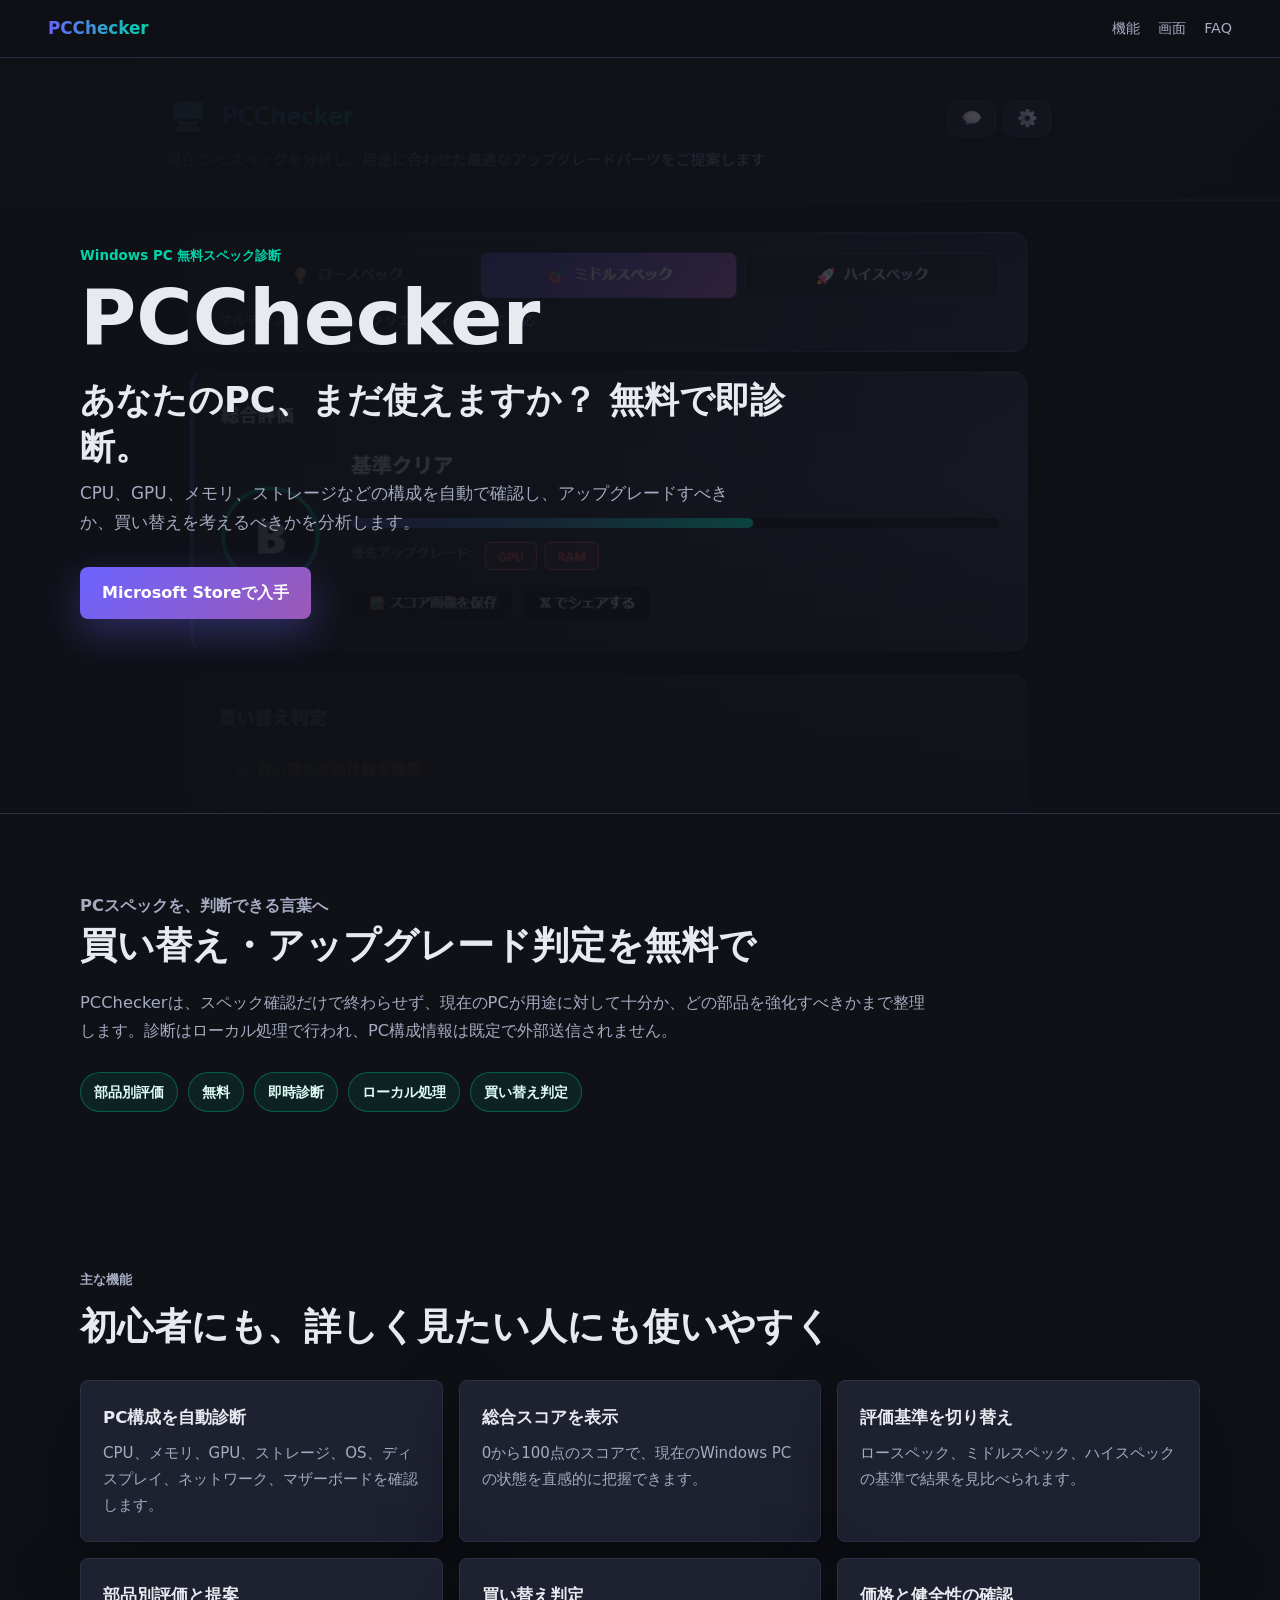
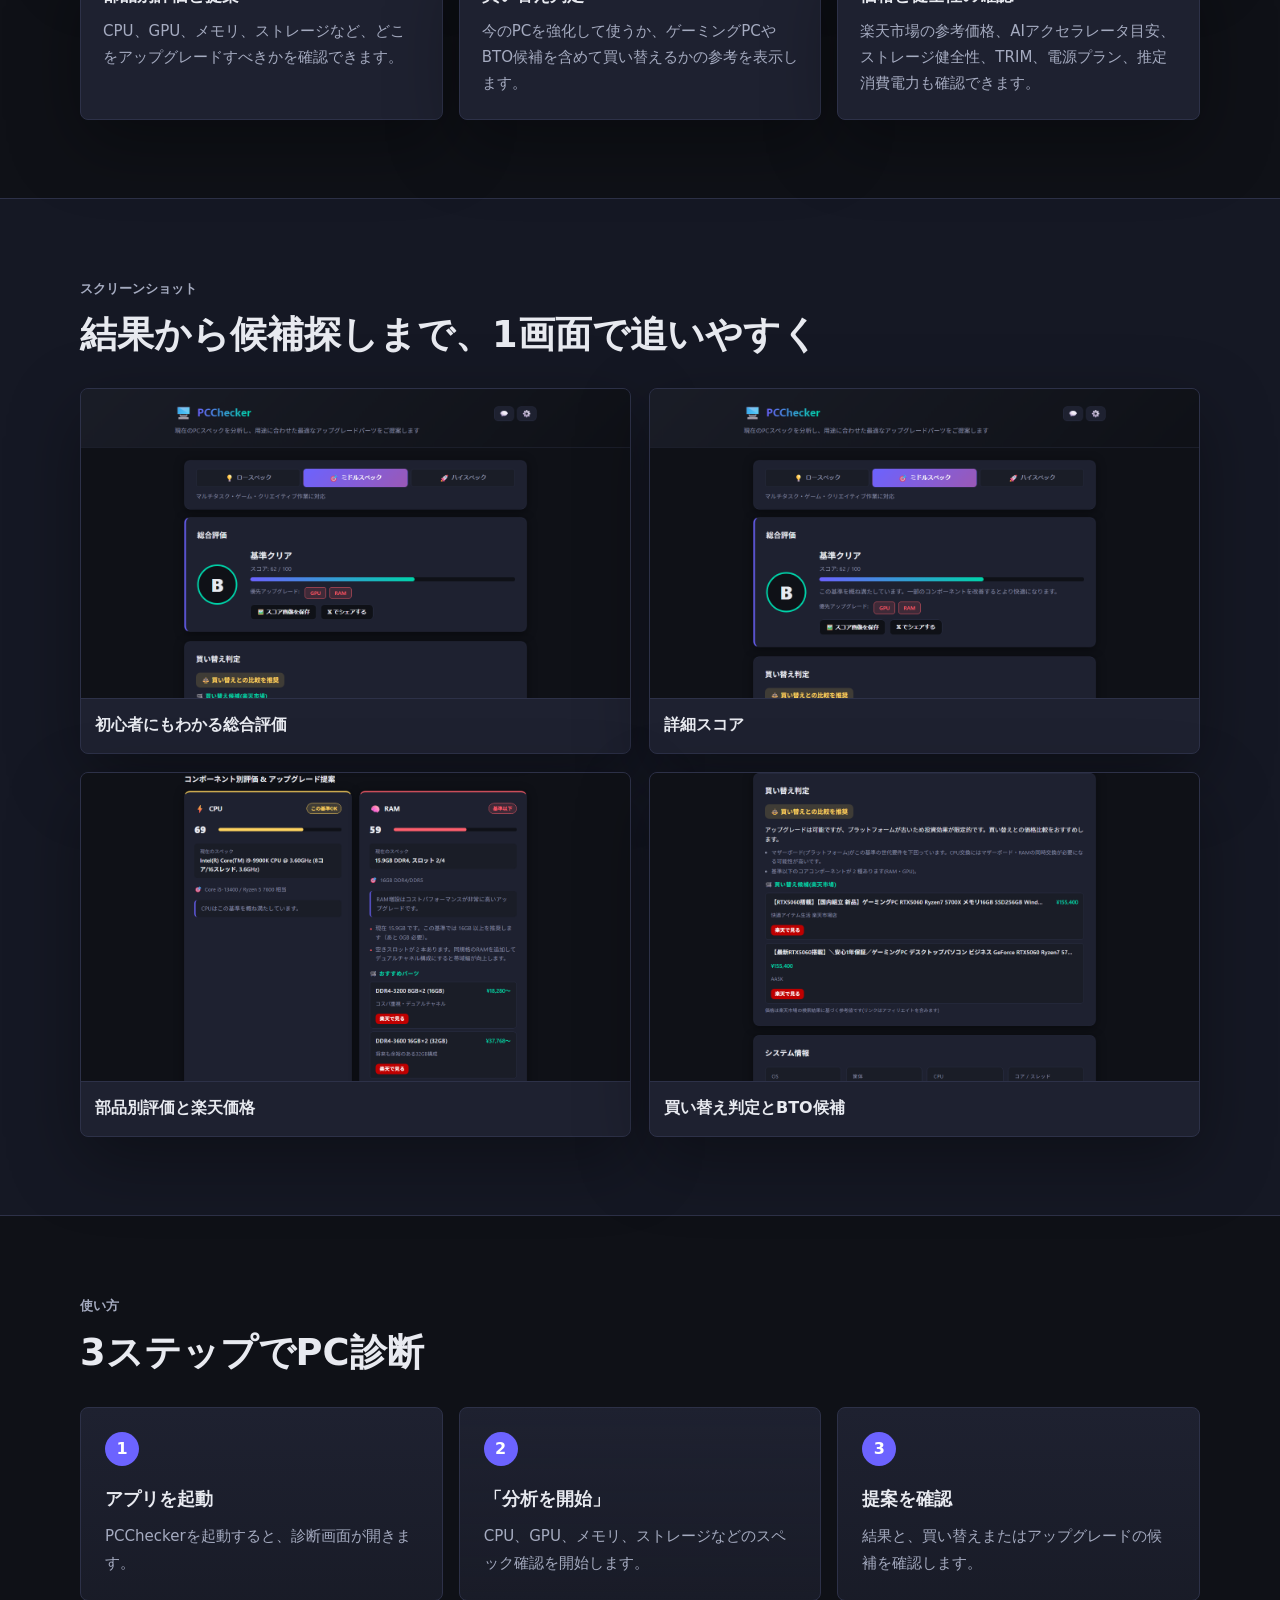
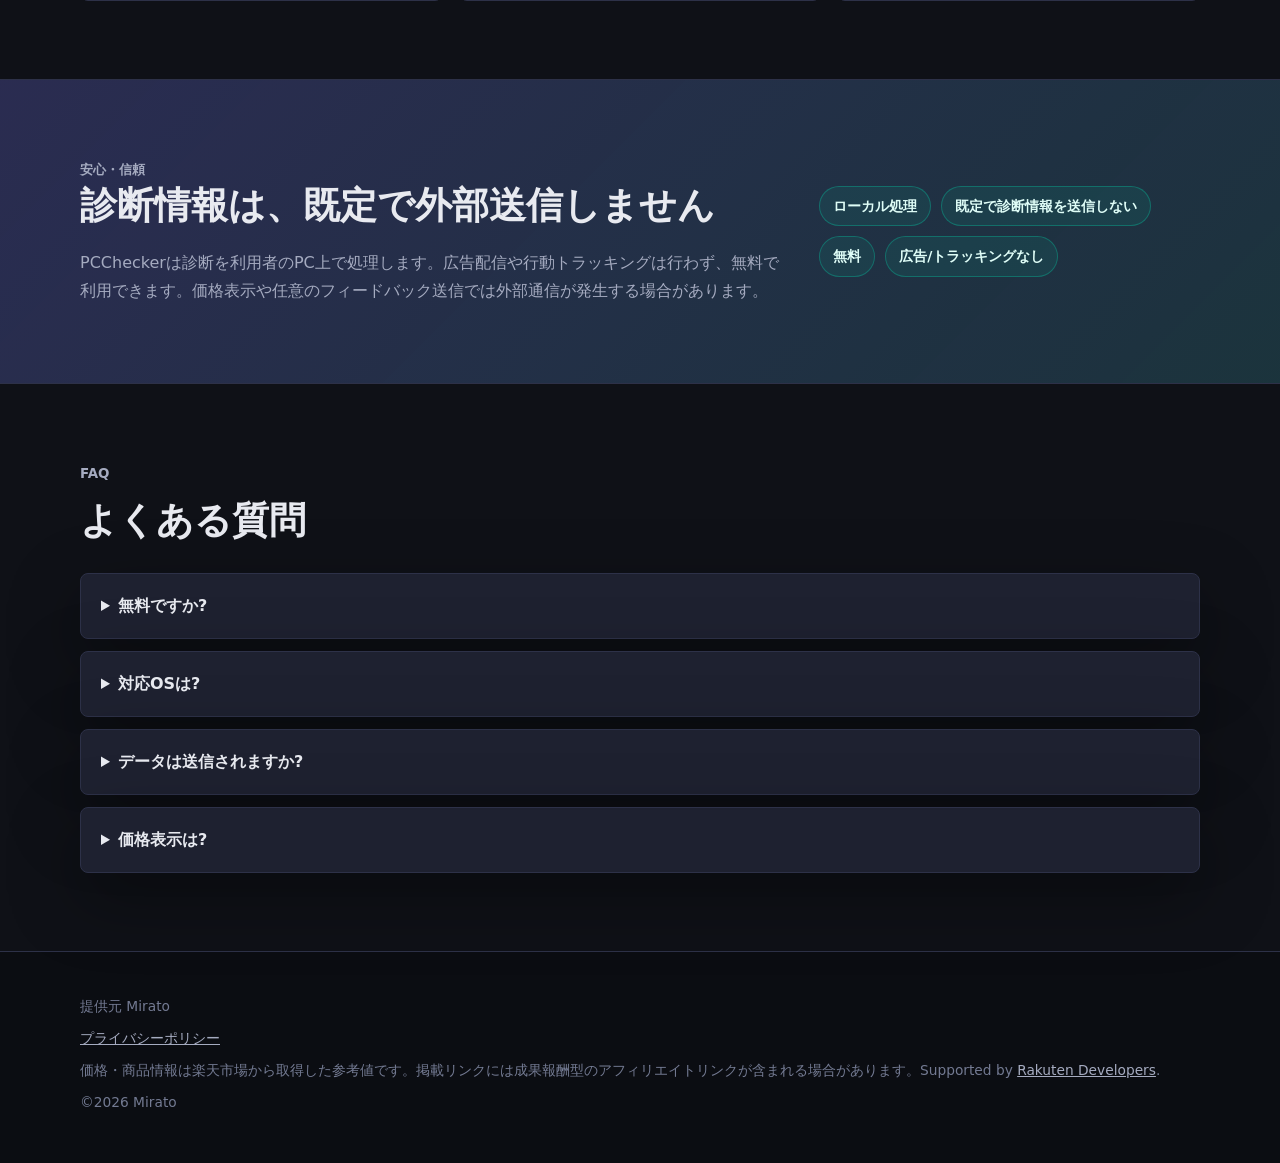
==== docs/index.html @ 96121d80 "Fix stale notes, jargon, and OGP image URLs across LP and blog - Remove "※Storeで公開準備中" now that the " ====
<!DOCTYPE html>
<html lang="ja">
<head>
  <meta charset="UTF-8" />
  <meta name="viewport" content="width=device-width, initial-scale=1.0" />
  <title>PCChecker｜Windows PCの無料スペック診断・アップグレード/買い替え判定ツール</title>
  <meta name="description" content="PCCheckerはWindows PCのスペックを無料で自動診断し、CPU・GPU・メモリ・ストレージの状態から、アップグレードすべきか買い替えるべきかまで分析する無料ツールです。" />
  <meta property="og:title" content="PCChecker｜Windows PCの無料スペック診断ツール" />
  <meta property="og:description" content="PCスペックをローカルで分析し、アップグレードや買い替えの判断を支援します。" />
  <meta property="og:type" content="website" />
  <meta property="og:image" content="https://dakkusufunta-debug.github.io/PCChecker/img/screen1.png" />
  <meta property="og:url" content="https://dakkusufunta-debug.github.io/PCChecker/" />
  <link rel="stylesheet" href="lp.css" />
</head>
<body>
  <header class="site-header">
    <a class="brand" href="#top" aria-label="PCChecker トップへ">PCChecker</a>
    <nav class="nav" aria-label="ページ内ナビゲーション">
      <a href="#features">機能</a>
      <a href="#screenshots">画面</a>
      <a href="#faq">FAQ</a>
    </nav>
  </header>

  <main id="top">
    <section class="hero" aria-labelledby="hero-title">
      <div class="hero-bg" aria-hidden="true"></div>
      <div class="hero-inner">
        <p class="eyebrow">Windows PC 無料スペック診断</p>
        <h1 id="hero-title">PCChecker</h1>
        <p class="hero-copy">あなたのPC、まだ使えますか？ 無料で即診断。</p>
        <p class="hero-text">
          CPU、GPU、メモリ、ストレージなどの構成を自動で確認し、アップグレードすべきか、買い替えを考えるべきかを分析します。
        </p>
        <div class="hero-actions">
          <a class="store-button" href="https://apps.microsoft.com/detail/9PJ0X9T3PDGL" target="_blank" rel="noopener">Microsoft Storeで入手</a>
        </div>
      </div>
    </section>

    <section class="section summary" aria-labelledby="summary-title">
      <div class="section-inner">
        <p class="section-kicker">PCスペックを、判断できる言葉へ</p>
        <h2 id="summary-title">買い替え・アップグレード判定を無料で</h2>
        <p>
          PCCheckerは、スペック確認だけで終わらせず、現在のPCが用途に対して十分か、どの部品を強化すべきかまで整理します。診断はローカル処理で行われ、PC構成情報は既定で外部送信されません。
        </p>
        <div class="pill-row" aria-label="PCCheckerの要点">
          <span>部品別評価</span>
          <span>無料</span>
          <span>即時診断</span>
          <span>ローカル処理</span>
          <span>買い替え判定</span>
        </div>
      </div>
    </section>

    <section id="features" class="section" aria-labelledby="features-title">
      <div class="section-inner">
        <p class="section-kicker">主な機能</p>
        <h2 id="features-title">初心者にも、詳しく見たい人にも使いやすく</h2>
        <div class="feature-grid">
          <article class="feature-card">
            <h3>PC構成を自動診断</h3>
            <p>CPU、メモリ、GPU、ストレージ、OS、ディスプレイ、ネットワーク、マザーボードを確認します。</p>
          </article>
          <article class="feature-card">
            <h3>総合スコアを表示</h3>
            <p>0から100点のスコアで、現在のWindows PCの状態を直感的に把握できます。</p>
          </article>
          <article class="feature-card">
            <h3>評価基準を切り替え</h3>
            <p>ロースペック、ミドルスペック、ハイスペックの基準で結果を見比べられます。</p>
          </article>
          <article class="feature-card">
            <h3>部品別評価と提案</h3>
            <p>CPU、GPU、メモリ、ストレージなど、どこをアップグレードすべきかを確認できます。</p>
          </article>
          <article class="feature-card">
            <h3>買い替え判定</h3>
            <p>今のPCを強化して使うか、ゲーミングPCやBTO候補を含めて買い替えるかの参考を表示します。</p>
          </article>
          <article class="feature-card">
            <h3>価格と健全性の確認</h3>
            <p>楽天市場の参考価格、AIアクセラレータ目安、ストレージ健全性、TRIM、電源プラン、推定消費電力も確認できます。</p>
          </article>
        </div>
      </div>
    </section>

    <section id="screenshots" class="section section-alt" aria-labelledby="screenshots-title">
      <div class="section-inner">
        <p class="section-kicker">スクリーンショット</p>
        <h2 id="screenshots-title">結果から候補探しまで、1画面で追いやすく</h2>
        <div class="screenshot-grid">
          <figure class="screenshot">
            <img src="img/screen1.png" alt="初心者にもわかる総合評価画面" loading="lazy" />
            <figcaption>初心者にもわかる総合評価</figcaption>
          </figure>
          <figure class="screenshot">
            <img src="img/screen2.png" alt="詳細スコアとPC構成の画面" loading="lazy" />
            <figcaption>詳細スコア</figcaption>
          </figure>
          <figure class="screenshot">
            <img src="img/screen3.png" alt="部品別評価と楽天価格の画面" loading="lazy" />
            <figcaption>部品別評価と楽天価格</figcaption>
          </figure>
          <figure class="screenshot">
            <img src="img/screen4.png" alt="買い替え判定とBTO候補の画面" loading="lazy" />
            <figcaption>買い替え判定とBTO候補</figcaption>
          </figure>
        </div>
      </div>
    </section>

    <section class="section" aria-labelledby="steps-title">
      <div class="section-inner">
        <p class="section-kicker">使い方</p>
        <h2 id="steps-title">3ステップでPC診断</h2>
        <ol class="steps">
          <li>
            <span>1</span>
            <strong>アプリを起動</strong>
            <p>PCCheckerを起動すると、診断画面が開きます。</p>
          </li>
          <li>
            <span>2</span>
            <strong>「分析を開始」</strong>
            <p>CPU、GPU、メモリ、ストレージなどのスペック確認を開始します。</p>
          </li>
          <li>
            <span>3</span>
            <strong>提案を確認</strong>
            <p>結果と、買い替えまたはアップグレードの候補を確認します。</p>
          </li>
        </ol>
      </div>
    </section>

    <section class="section trust" aria-labelledby="trust-title">
      <div class="section-inner trust-inner">
        <div>
          <p class="section-kicker">安心・信頼</p>
          <h2 id="trust-title">診断情報は、既定で外部送信しません</h2>
          <p>
            PCCheckerは診断を利用者のPC上で処理します。広告配信や行動トラッキングは行わず、無料で利用できます。価格表示や任意のフィードバック送信では外部通信が発生する場合があります。
          </p>
        </div>
        <ul class="trust-list">
          <li>ローカル処理</li>
          <li>既定で診断情報を送信しない</li>
          <li>無料</li>
          <li>広告/トラッキングなし</li>
        </ul>
      </div>
    </section>

    <section id="faq" class="section" aria-labelledby="faq-title">
      <div class="section-inner">
        <p class="section-kicker">FAQ</p>
        <h2 id="faq-title">よくある質問</h2>
        <div class="faq-list">
          <details>
            <summary>無料ですか?</summary>
            <p>無料で利用できます。</p>
          </details>
          <details>
            <summary>対応OSは?</summary>
            <p>Windows 10/11を想定しています。</p>
          </details>
          <details>
            <summary>データは送信されますか?</summary>
            <p>診断処理はローカルで行われ、PC構成情報は既定で外部送信されません。フィードバック送信は任意です。</p>
          </details>
          <details>
            <summary>価格表示は?</summary>
            <p>楽天市場の参考値です。表示される商品リンクにはアフィリエイトリンクが含まれる場合があります。</p>
          </details>
        </div>
      </div>
    </section>
  </main>

  <footer class="footer">
    <div class="footer-inner">
      <p>提供元 Mirato</p>
      <p><a href="privacy-policy.html">プライバシーポリシー</a></p>
      <p>価格・商品情報は楽天市場から取得した参考値です。掲載リンクには成果報酬型のアフィリエイトリンクが含まれる場合があります。Supported by <a href="https://webservice.rakuten.co.jp/" target="_blank" rel="noopener">Rakuten Developers</a>.</p>
      <p>&copy;2026 Mirato</p>
    </div>
  </footer>
</body>
</html>
---- docs/lp.css ----
:root {
  --bg: #0f1117;
  --bg-soft: #151824;
  --surface: #1e2130;
  --surface-2: #24283a;
  --border: #2d3148;
  --text: #e8eaf0;
  --muted: #a5abc0;
  --subtle: #737a92;
  --accent: #6c63ff;
  --accent-2: #00d4aa;
  --warning: #ffd460;
  --shadow: 0 24px 70px rgba(0, 0, 0, 0.35);
}

* {
  box-sizing: border-box;
}

html {
  scroll-behavior: smooth;
}

body {
  margin: 0;
  background: var(--bg);
  color: var(--text);
  font-family: "Segoe UI", "Noto Sans JP", system-ui, sans-serif;
  line-height: 1.75;
}

a {
  color: inherit;
}

img {
  display: block;
  max-width: 100%;
}

.site-header {
  position: sticky;
  top: 0;
  z-index: 10;
  display: flex;
  align-items: center;
  justify-content: space-between;
  gap: 20px;
  padding: 14px clamp(18px, 4vw, 48px);
  border-bottom: 1px solid rgba(45, 49, 72, 0.85);
  background: rgba(15, 17, 23, 0.88);
  backdrop-filter: blur(14px);
}

.brand {
  font-size: 1.05rem;
  font-weight: 800;
  text-decoration: none;
  background: linear-gradient(90deg, var(--accent), var(--accent-2));
  -webkit-background-clip: text;
  background-clip: text;
  color: transparent;
}

.nav {
  display: flex;
  gap: 18px;
  color: var(--muted);
  font-size: 0.9rem;
}

.nav a {
  text-decoration: none;
}

.nav a:hover {
  color: var(--text);
}

.hero {
  position: relative;
  min-height: min(760px, 84vh);
  display: flex;
  align-items: center;
  overflow: hidden;
  border-bottom: 1px solid var(--border);
}

.hero-bg {
  position: absolute;
  inset: 0;
  background:
    linear-gradient(90deg, rgba(15, 17, 23, 0.96) 0%, rgba(15, 17, 23, 0.82) 42%, rgba(15, 17, 23, 0.36) 100%),
    linear-gradient(0deg, rgba(15, 17, 23, 0.9), rgba(15, 17, 23, 0.05) 44%, rgba(15, 17, 23, 0.55)),
    url("img/screen1.png") center right / cover no-repeat;
}

.hero-inner {
  position: relative;
  width: min(1120px, calc(100% - 36px));
  margin: 0 auto;
  padding: 64px 0 72px;
}

.eyebrow,
.section-kicker {
  margin: 0 0 10px;
  color: var(--accent-2);
  font-size: 0.84rem;
  font-weight: 700;
}

.hero h1 {
  margin: 0;
  font-size: clamp(3rem, 4.8rem, 5rem);
  line-height: 1.04;
  letter-spacing: 0;
}

.hero-copy {
  max-width: 720px;
  margin: 18px 0 8px;
  font-size: clamp(1.55rem, 2.2rem, 2.35rem);
  line-height: 1.35;
  font-weight: 800;
}

.hero-text {
  max-width: 680px;
  margin: 0;
  color: var(--muted);
  font-size: 1.05rem;
}

.hero-actions {
  display: flex;
  align-items: center;
  gap: 14px 18px;
  flex-wrap: wrap;
  margin-top: 30px;
}

.store-button {
  display: inline-flex;
  align-items: center;
  justify-content: center;
  min-height: 48px;
  padding: 12px 22px;
  border-radius: 8px;
  background: linear-gradient(135deg, var(--accent), #9b59b6);
  color: #fff;
  font-weight: 800;
  text-decoration: none;
  box-shadow: 0 14px 38px rgba(108, 99, 255, 0.32);
}

.store-button:hover {
  filter: brightness(1.08);
}

.store-note {
  color: var(--subtle);
  font-size: 0.86rem;
}

.section {
  padding: 78px 0;
}

.section-alt {
  background: var(--bg-soft);
  border-top: 1px solid var(--border);
  border-bottom: 1px solid var(--border);
}

.section-inner {
  width: min(1120px, calc(100% - 36px));
  margin: 0 auto;
}

.section h2 {
  max-width: 820px;
  margin: 0 0 18px;
  font-size: clamp(1.7rem, 2.3rem, 2.5rem);
  line-height: 1.35;
  letter-spacing: 0;
}

.section p {
  color: var(--muted);
}

.summary p {
  max-width: 860px;
  margin: 0;
  font-size: 1.02rem;
}

.pill-row {
  display: flex;
  flex-wrap: wrap;
  gap: 10px;
  margin-top: 26px;
}

.pill-row span,
.trust-list li {
  border: 1px solid rgba(0, 212, 170, 0.32);
  border-radius: 999px;
  background: rgba(0, 212, 170, 0.09);
  color: #dffdf7;
  padding: 7px 13px;
  font-size: 0.88rem;
  font-weight: 700;
}

.feature-grid {
  display: grid;
  grid-template-columns: repeat(3, minmax(0, 1fr));
  gap: 16px;
  margin-top: 28px;
}

.feature-card,
.screenshot,
.faq-list details {
  border: 1px solid var(--border);
  border-radius: 8px;
  background: var(--surface);
  box-shadow: var(--shadow);
}

.feature-card {
  padding: 22px;
}

.feature-card h3 {
  margin: 0 0 8px;
  font-size: 1.04rem;
}

.feature-card p {
  margin: 0;
  font-size: 0.94rem;
}

.screenshot-grid {
  display: grid;
  grid-template-columns: repeat(2, minmax(0, 1fr));
  gap: 18px;
  margin-top: 28px;
}

.screenshot {
  overflow: hidden;
  margin: 0;
}

.screenshot img {
  width: 100%;
  border-bottom: 1px solid var(--border);
}

.screenshot figcaption {
  padding: 12px 14px 14px;
  color: var(--text);
  font-weight: 700;
}

.steps {
  display: grid;
  grid-template-columns: repeat(3, minmax(0, 1fr));
  gap: 16px;
  padding: 0;
  margin: 30px 0 0;
  list-style: none;
}

.steps li {
  min-height: 180px;
  padding: 24px;
  border: 1px solid var(--border);
  border-radius: 8px;
  background: linear-gradient(180deg, var(--surface), rgba(30, 33, 48, 0.66));
}

.steps span {
  display: inline-flex;
  align-items: center;
  justify-content: center;
  width: 34px;
  height: 34px;
  margin-bottom: 18px;
  border-radius: 50%;
  background: var(--accent);
  color: #fff;
  font-weight: 800;
}

.steps strong {
  display: block;
  font-size: 1.1rem;
}

.steps p {
  margin: 8px 0 0;
  font-size: 0.94rem;
}

.trust {
  background:
    linear-gradient(135deg, rgba(108, 99, 255, 0.16), rgba(0, 212, 170, 0.1)),
    var(--surface);
  border-top: 1px solid var(--border);
  border-bottom: 1px solid var(--border);
}

.trust-inner {
  display: grid;
  grid-template-columns: 1.3fr 0.7fr;
  gap: 32px;
  align-items: center;
}

.trust-inner p {
  max-width: 760px;
  margin-bottom: 0;
}

.trust-list {
  display: flex;
  flex-wrap: wrap;
  gap: 10px;
  padding: 0;
  margin: 0;
  list-style: none;
}

.faq-list {
  display: grid;
  gap: 12px;
  margin-top: 28px;
}

.faq-list details {
  padding: 18px 20px;
}

.faq-list summary {
  cursor: pointer;
  font-weight: 800;
}

.faq-list p {
  margin: 10px 0 0;
}

.footer {
  padding: 34px 0 40px;
  border-top: 1px solid var(--border);
  background: #0b0d12;
  color: var(--subtle);
  font-size: 0.86rem;
}

.footer-inner {
  width: min(1120px, calc(100% - 36px));
  margin: 0 auto;
}

.footer p {
  margin: 8px 0;
}

.footer a {
  color: var(--muted);
}

@media (max-width: 860px) {
  .hero {
    min-height: auto;
  }

  .hero-bg {
    background:
      linear-gradient(180deg, rgba(15, 17, 23, 0.9), rgba(15, 17, 23, 0.98)),
      url("img/screen1.png") center top / cover no-repeat;
  }

  .hero-inner {
    padding-top: 76px;
  }

  .feature-grid,
  .screenshot-grid,
  .steps,
  .trust-inner {
    grid-template-columns: 1fr;
  }

  .steps li {
    min-height: auto;
  }
}

@media (max-width: 600px) {
  .site-header {
    align-items: flex-start;
    flex-direction: column;
    gap: 8px;
  }

  .nav {
    width: 100%;
    justify-content: space-between;
  }

  .hero-inner,
  .section-inner,
  .footer-inner {
    width: min(100% - 28px, 1120px);
  }

  .section {
    padding: 58px 0;
  }

  .hero h1 {
    font-size: 3rem;
  }

  .hero-copy {
    font-size: 1.55rem;
  }

  .store-button {
    width: 100%;
  }
}
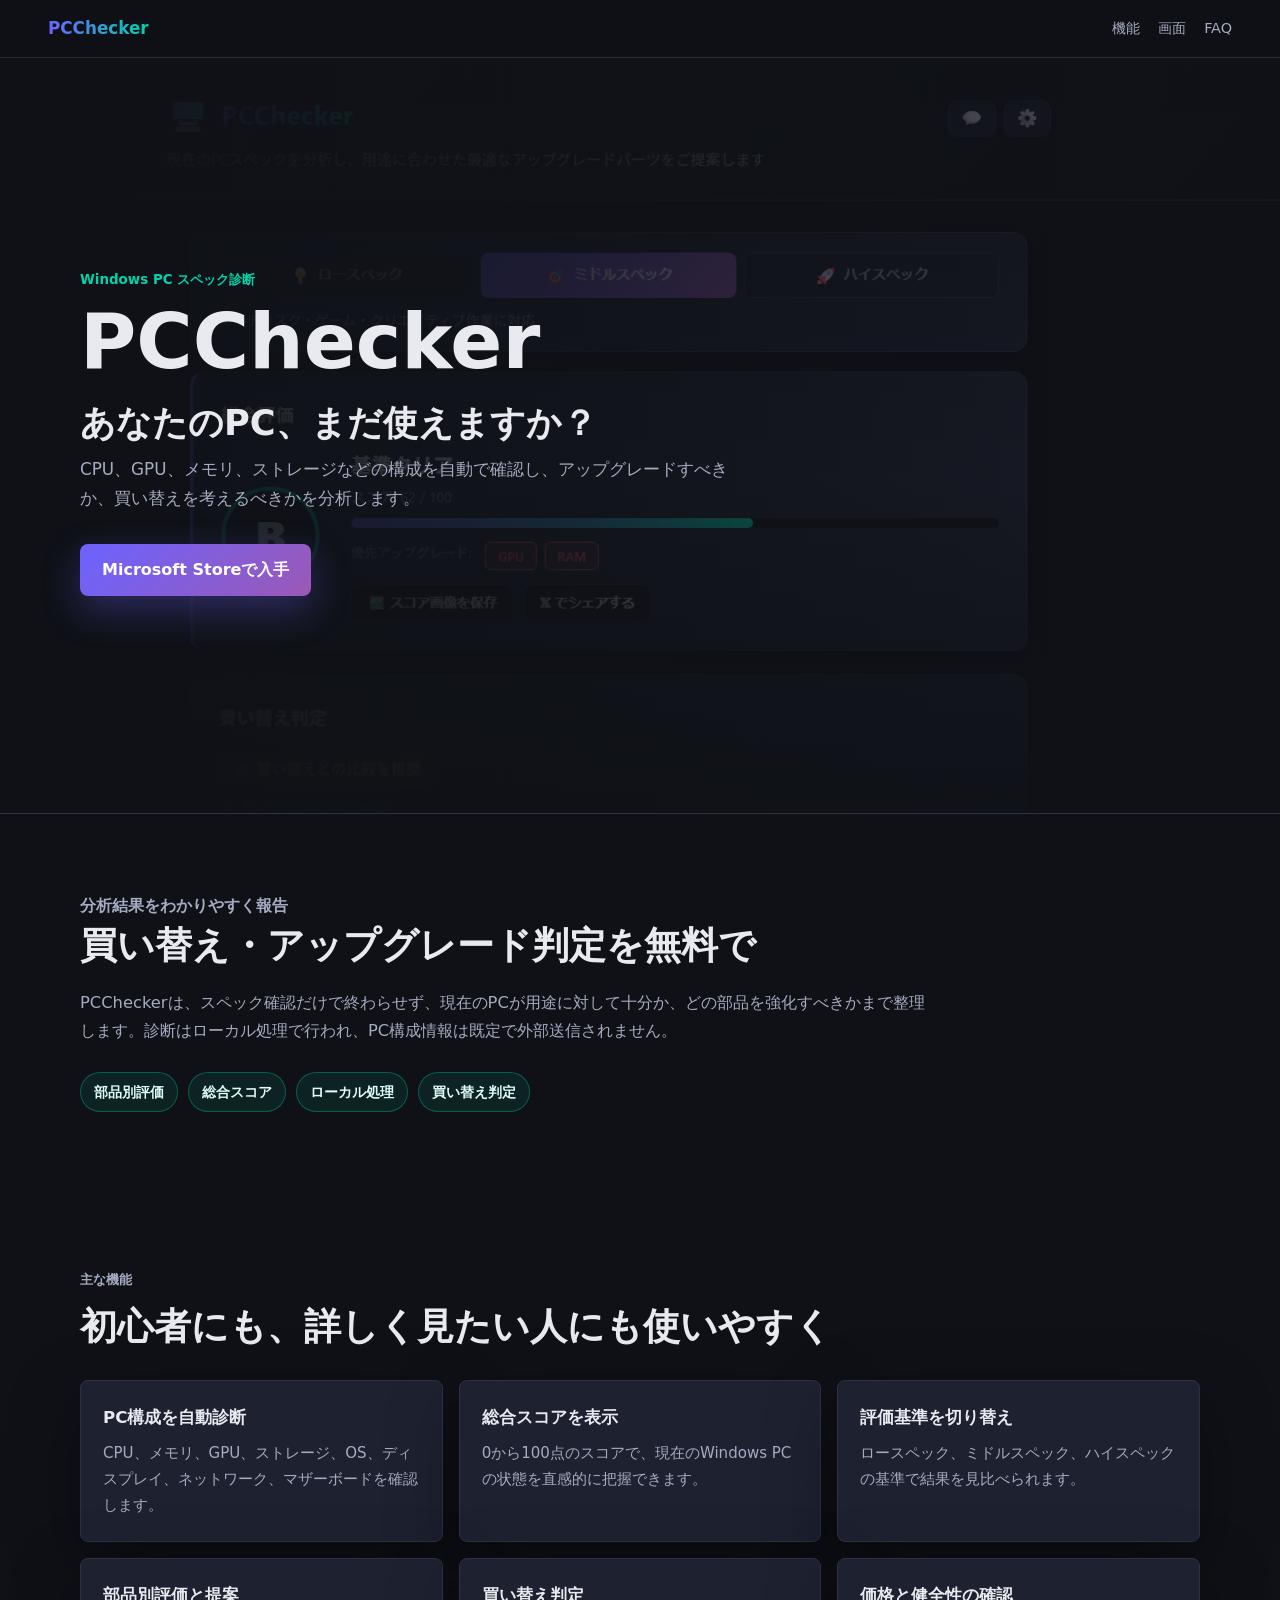
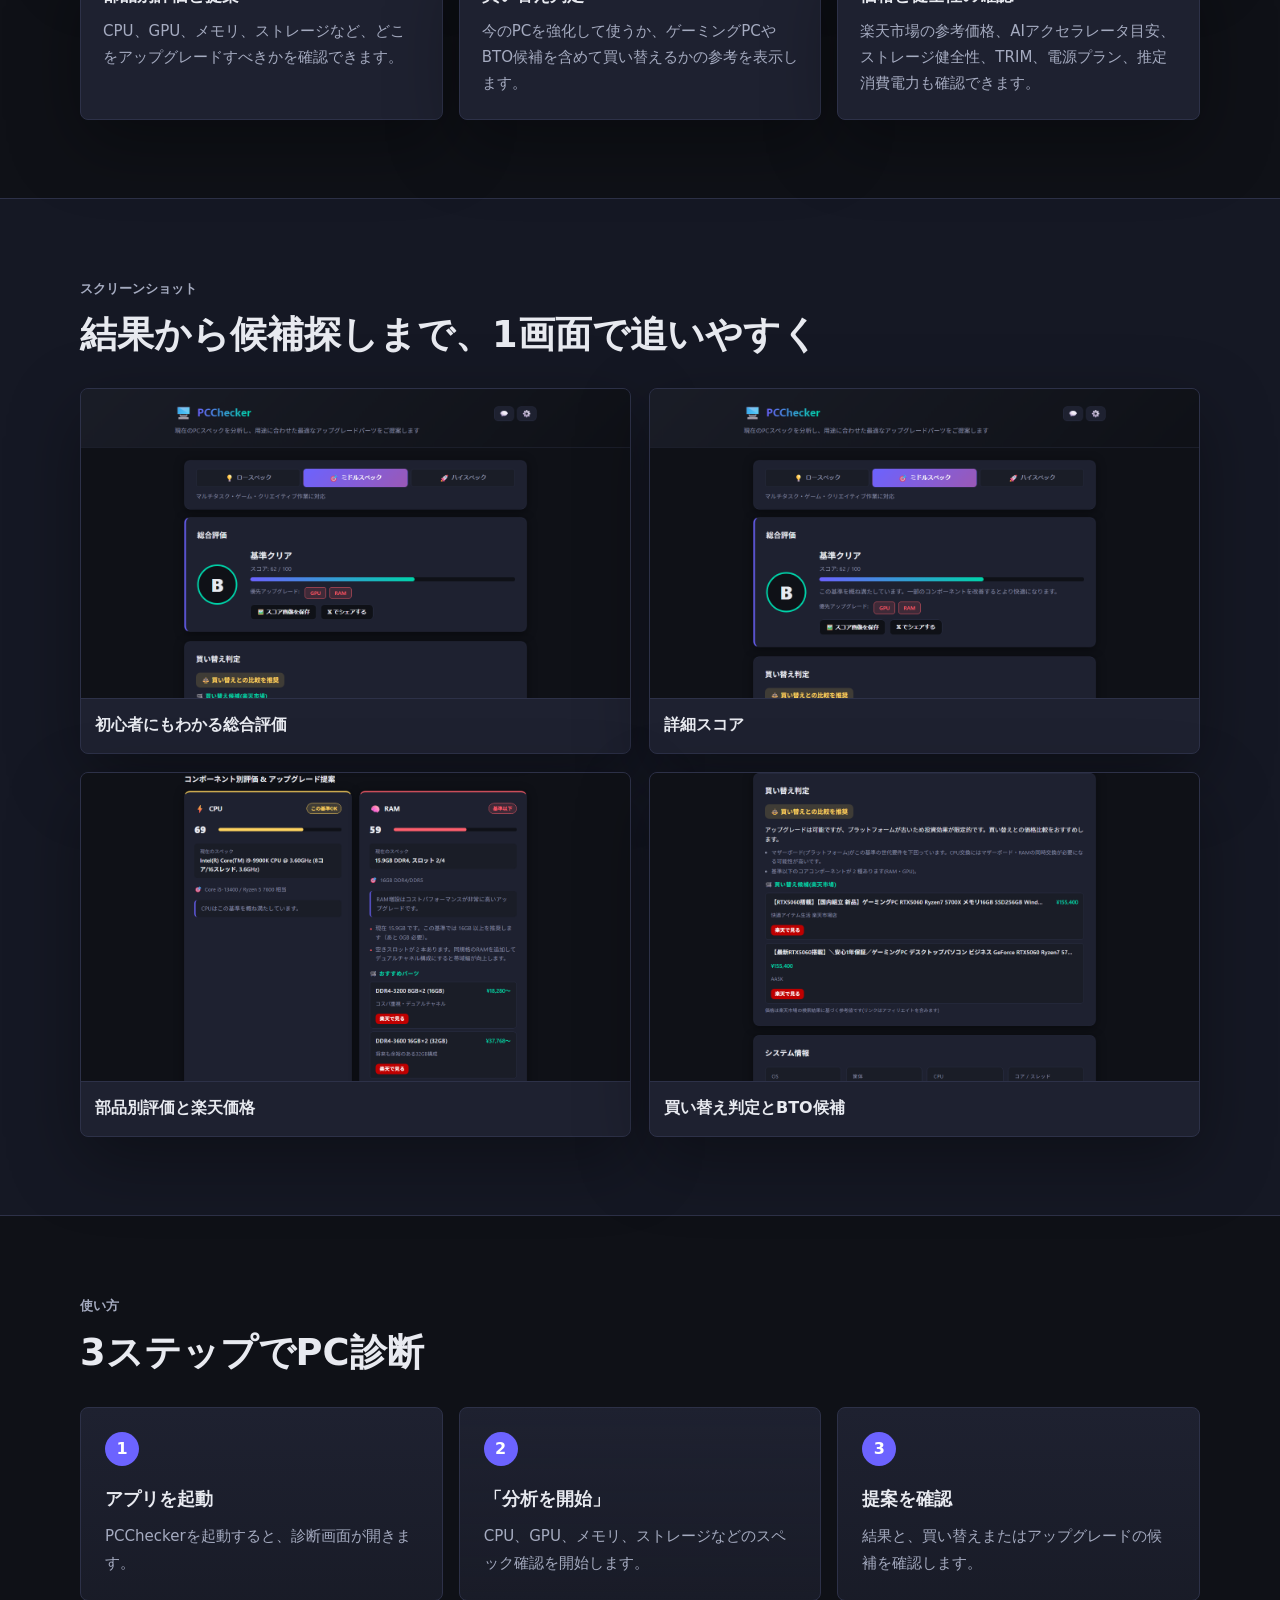
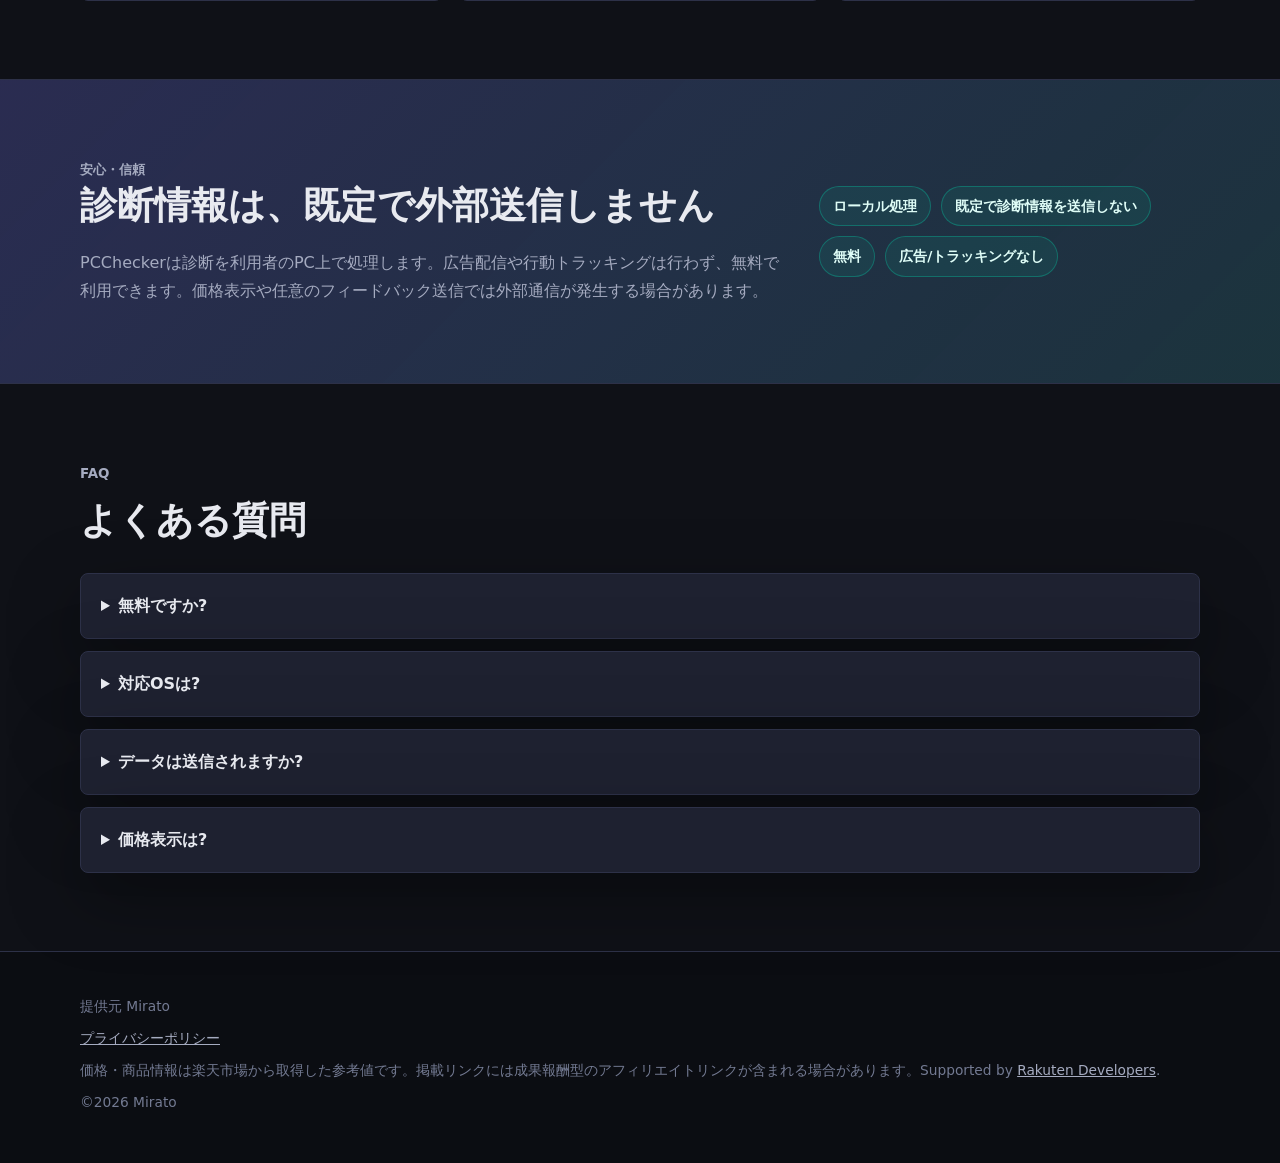
==== commit e89ce616: "Refine LP/store copy: cut speed claims and redundant wording - Drop speed messaging (即診断/即時診断); fast" ====
--- a/docs/index.html
+++ b/docs/index.html
@@ -4,7 +4,7 @@
   <meta charset="UTF-8" />
   <meta name="viewport" content="width=device-width, initial-scale=1.0" />
   <title>PCChecker｜Windows PCの無料スペック診断・アップグレード/買い替え判定ツール</title>
-  <meta name="description" content="PCCheckerはWindows PCのスペックを無料で自動診断し、CPU・GPU・メモリ・ストレージの状態から、アップグレードすべきか買い替えるべきかまで分析する無料ツールです。" />
+  <meta name="description" content="PCCheckerはWindows PCのスペックを無料で自動診断し、CPU・GPU・メモリ・ストレージの状態から、アップグレードすべきか買い替えるべきかまで分析するツールです。" />
   <meta property="og:title" content="PCChecker｜Windows PCの無料スペック診断ツール" />
   <meta property="og:description" content="PCスペックをローカルで分析し、アップグレードや買い替えの判断を支援します。" />
   <meta property="og:type" content="website" />
@@ -26,9 +26,9 @@
     <section class="hero" aria-labelledby="hero-title">
       <div class="hero-bg" aria-hidden="true"></div>
       <div class="hero-inner">
-        <p class="eyebrow">Windows PC 無料スペック診断</p>
+        <p class="eyebrow">Windows PC スペック診断</p>
         <h1 id="hero-title">PCChecker</h1>
-        <p class="hero-copy">あなたのPC、まだ使えますか？ 無料で即診断。</p>
+        <p class="hero-copy">あなたのPC、まだ使えますか？</p>
         <p class="hero-text">
           CPU、GPU、メモリ、ストレージなどの構成を自動で確認し、アップグレードすべきか、買い替えを考えるべきかを分析します。
         </p>
@@ -40,15 +40,14 @@
 
     <section class="section summary" aria-labelledby="summary-title">
       <div class="section-inner">
-        <p class="section-kicker">PCスペックを、判断できる言葉へ</p>
+        <p class="section-kicker">分析結果をわかりやすく報告</p>
         <h2 id="summary-title">買い替え・アップグレード判定を無料で</h2>
         <p>
           PCCheckerは、スペック確認だけで終わらせず、現在のPCが用途に対して十分か、どの部品を強化すべきかまで整理します。診断はローカル処理で行われ、PC構成情報は既定で外部送信されません。
         </p>
         <div class="pill-row" aria-label="PCCheckerの要点">
           <span>部品別評価</span>
-          <span>無料</span>
-          <span>即時診断</span>
+          <span>総合スコア</span>
           <span>ローカル処理</span>
           <span>買い替え判定</span>
         </div>
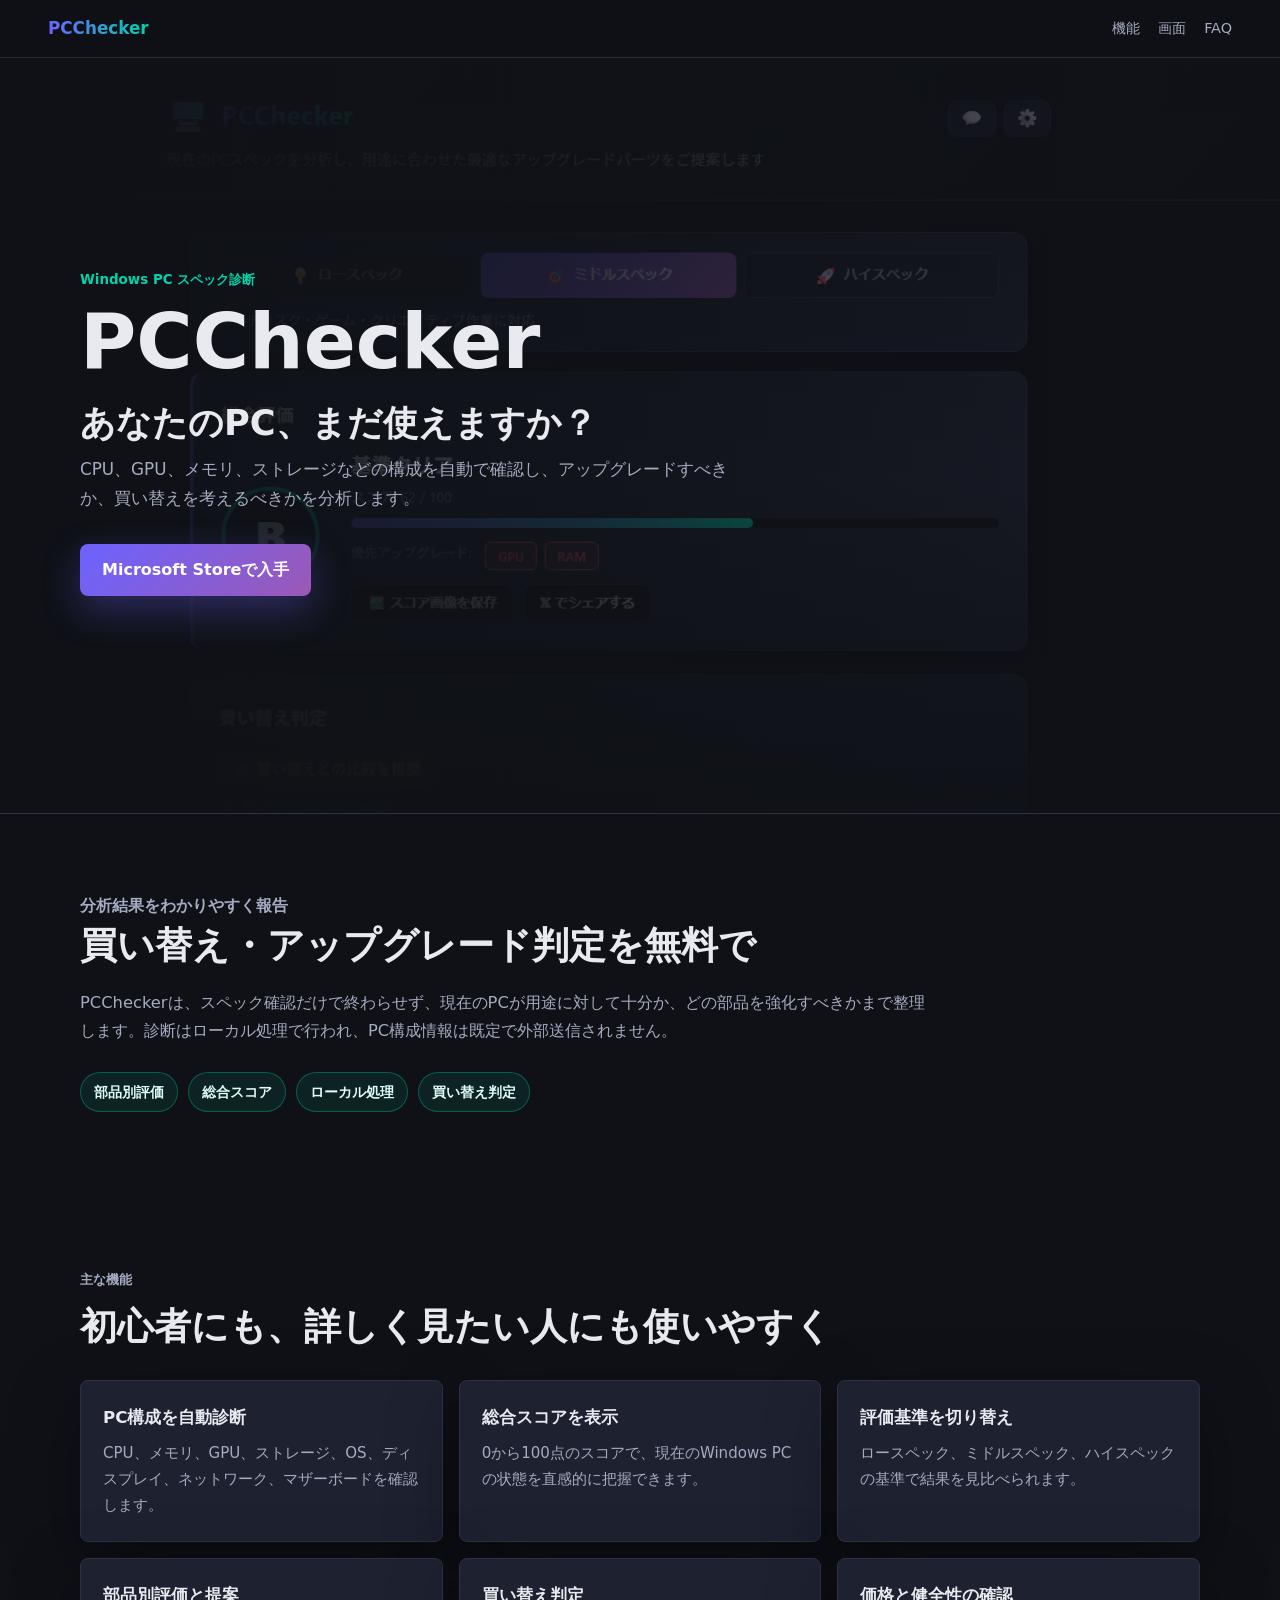
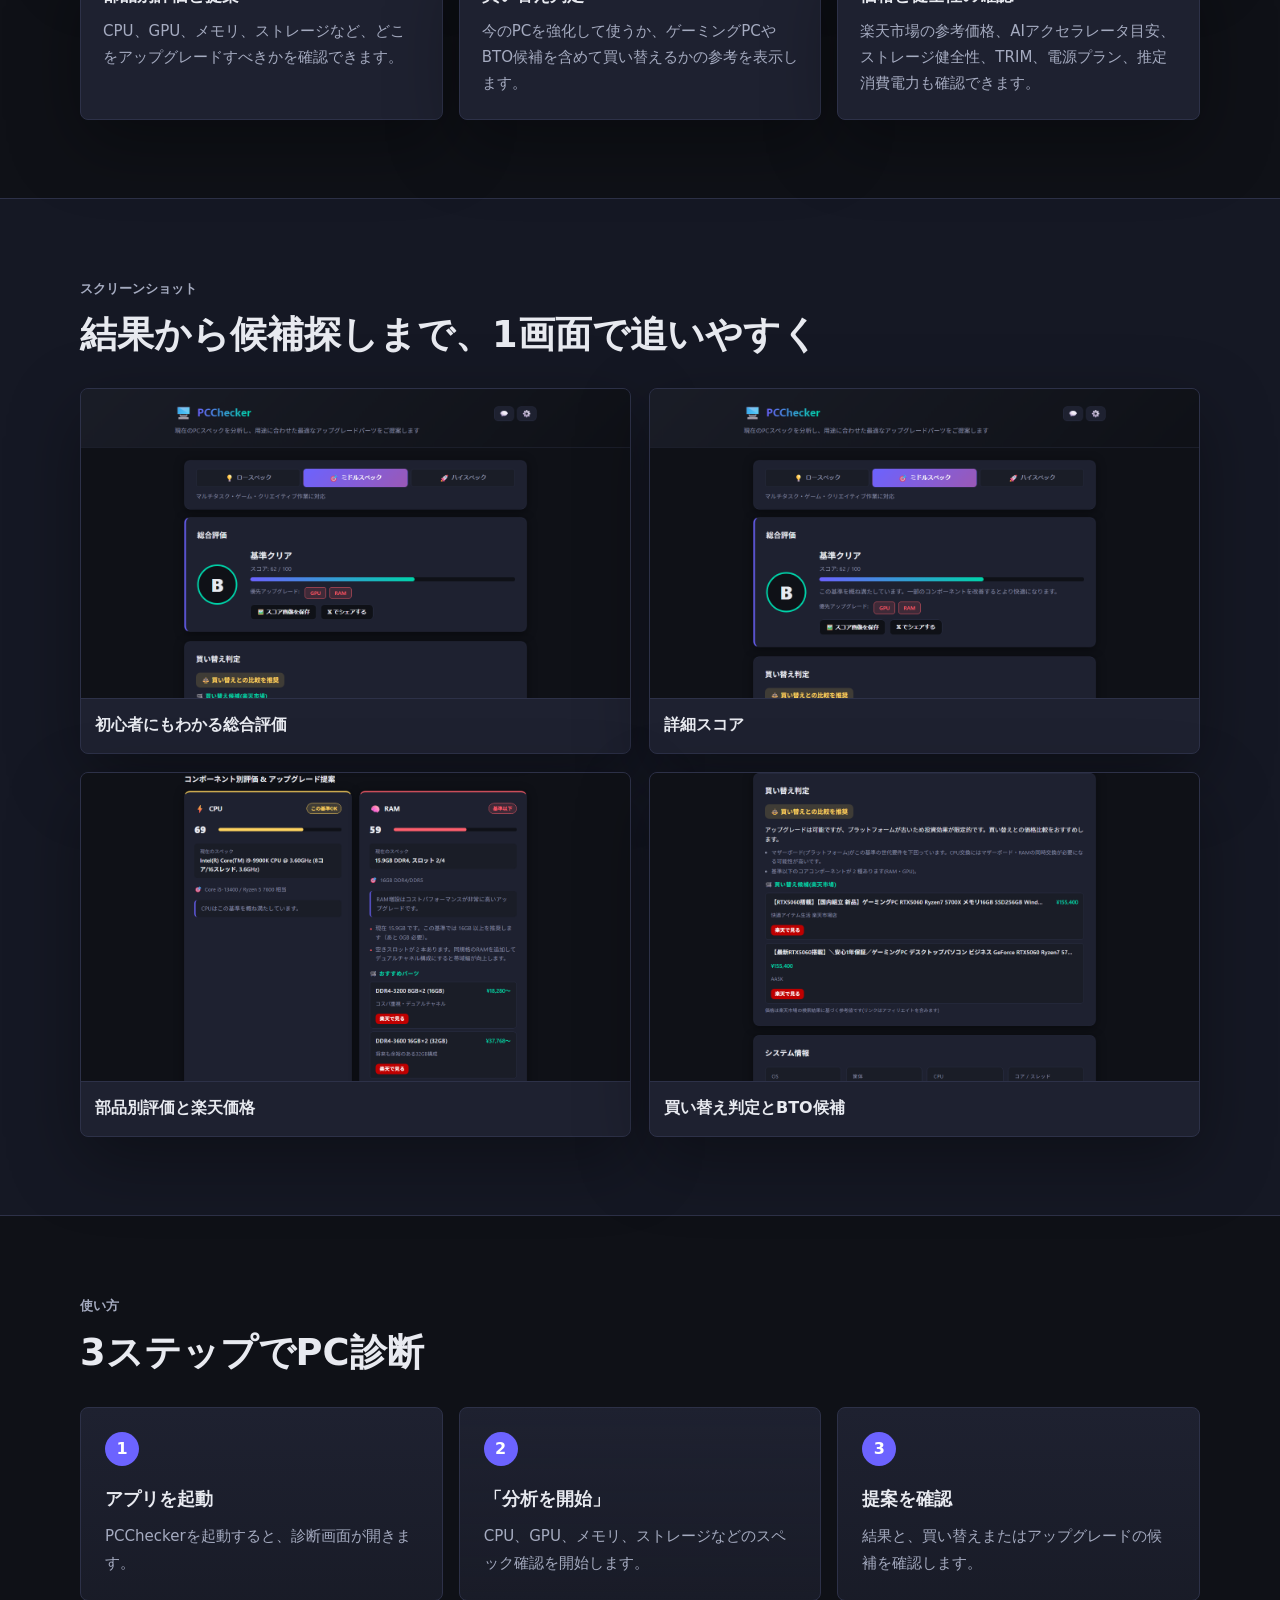
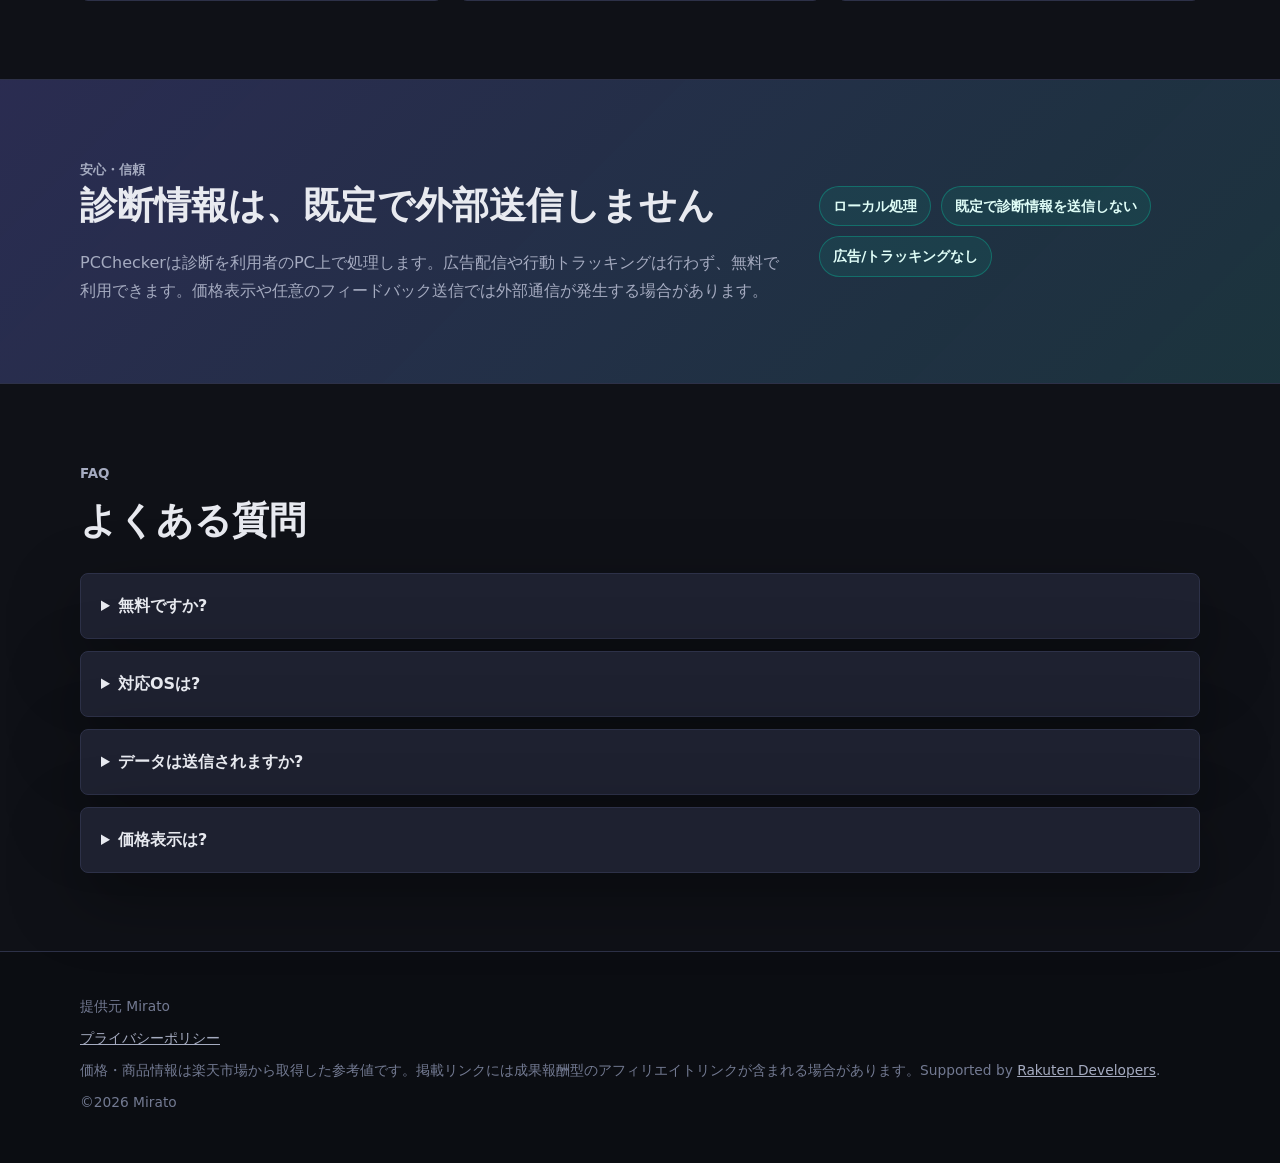
==== commit 4af282ce: "Drop duplicate 無料 bullet in LP trust list (paragraph already states it) Co-Authored-By: Claude Opus " ====
--- a/docs/index.html
+++ b/docs/index.html
@@ -148,7 +148,6 @@
         <ul class="trust-list">
           <li>ローカル処理</li>
           <li>既定で診断情報を送信しない</li>
-          <li>無料</li>
           <li>広告/トラッキングなし</li>
         </ul>
       </div>
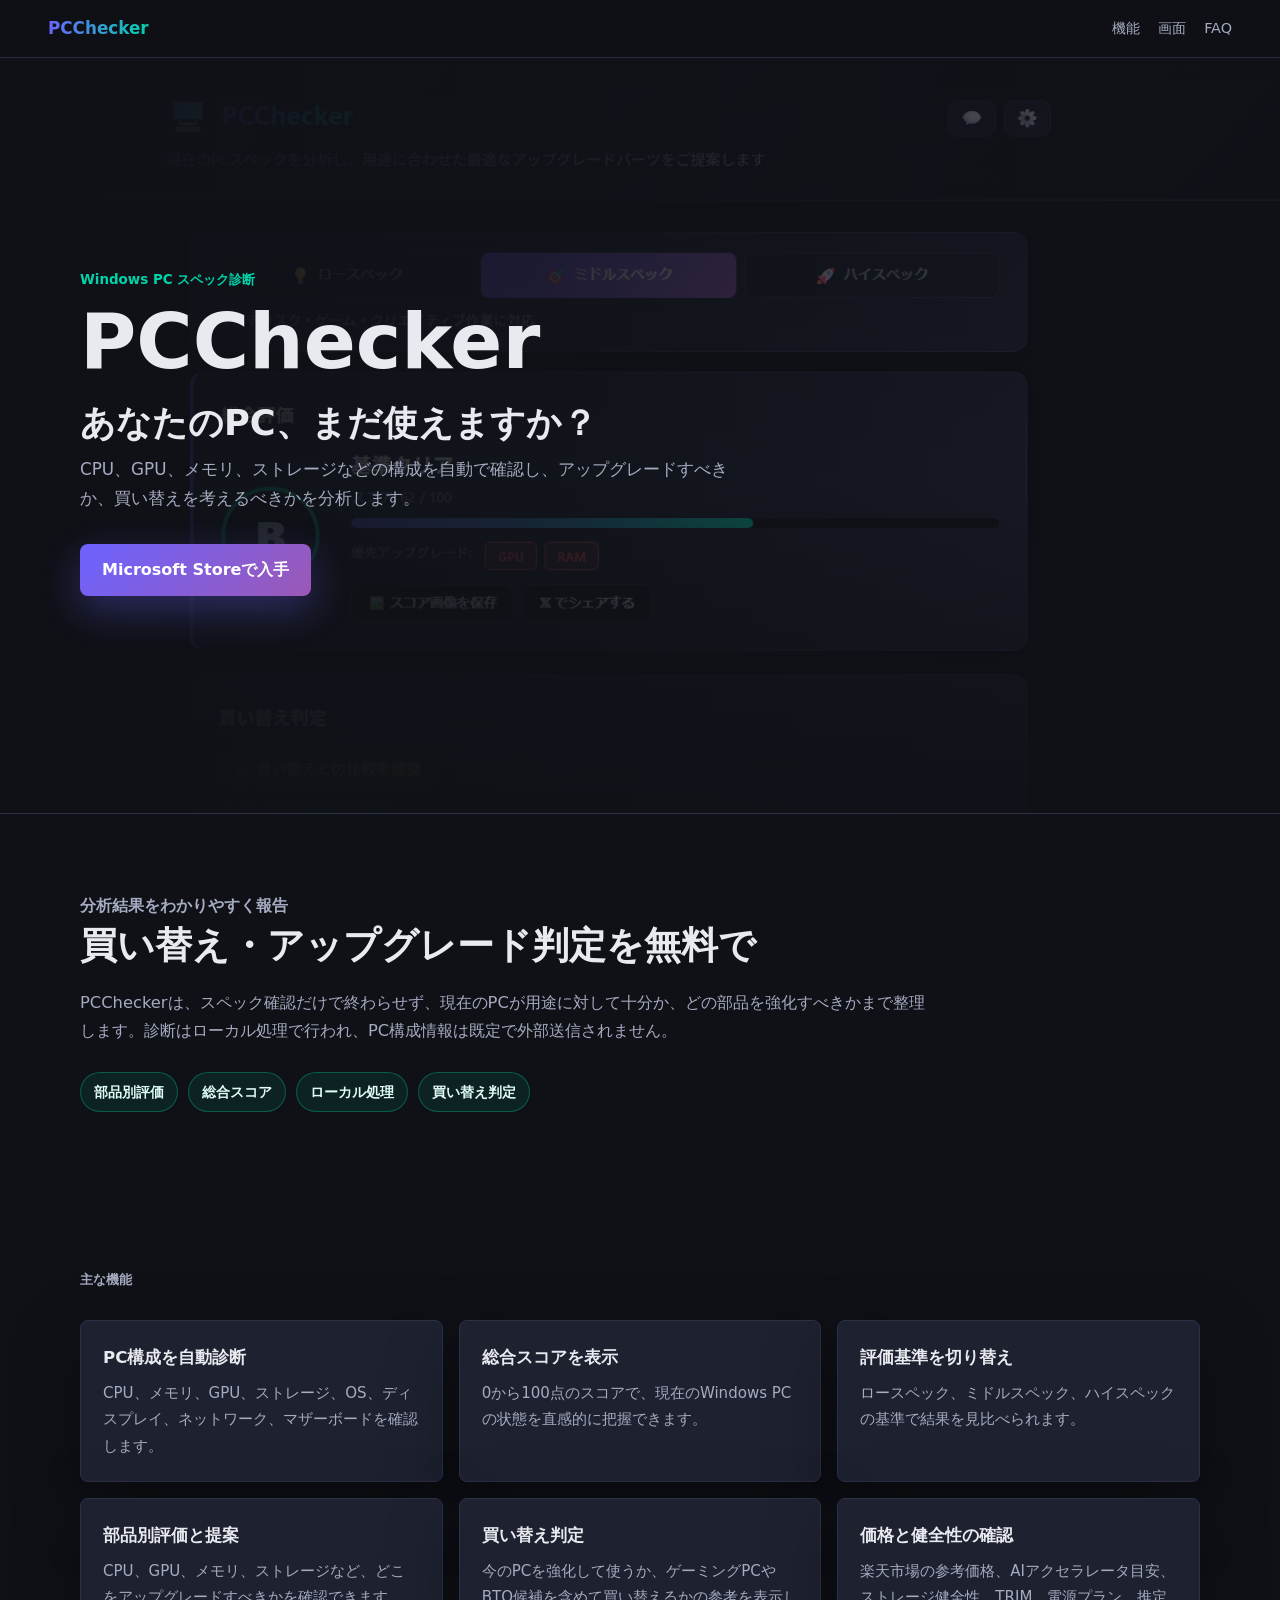
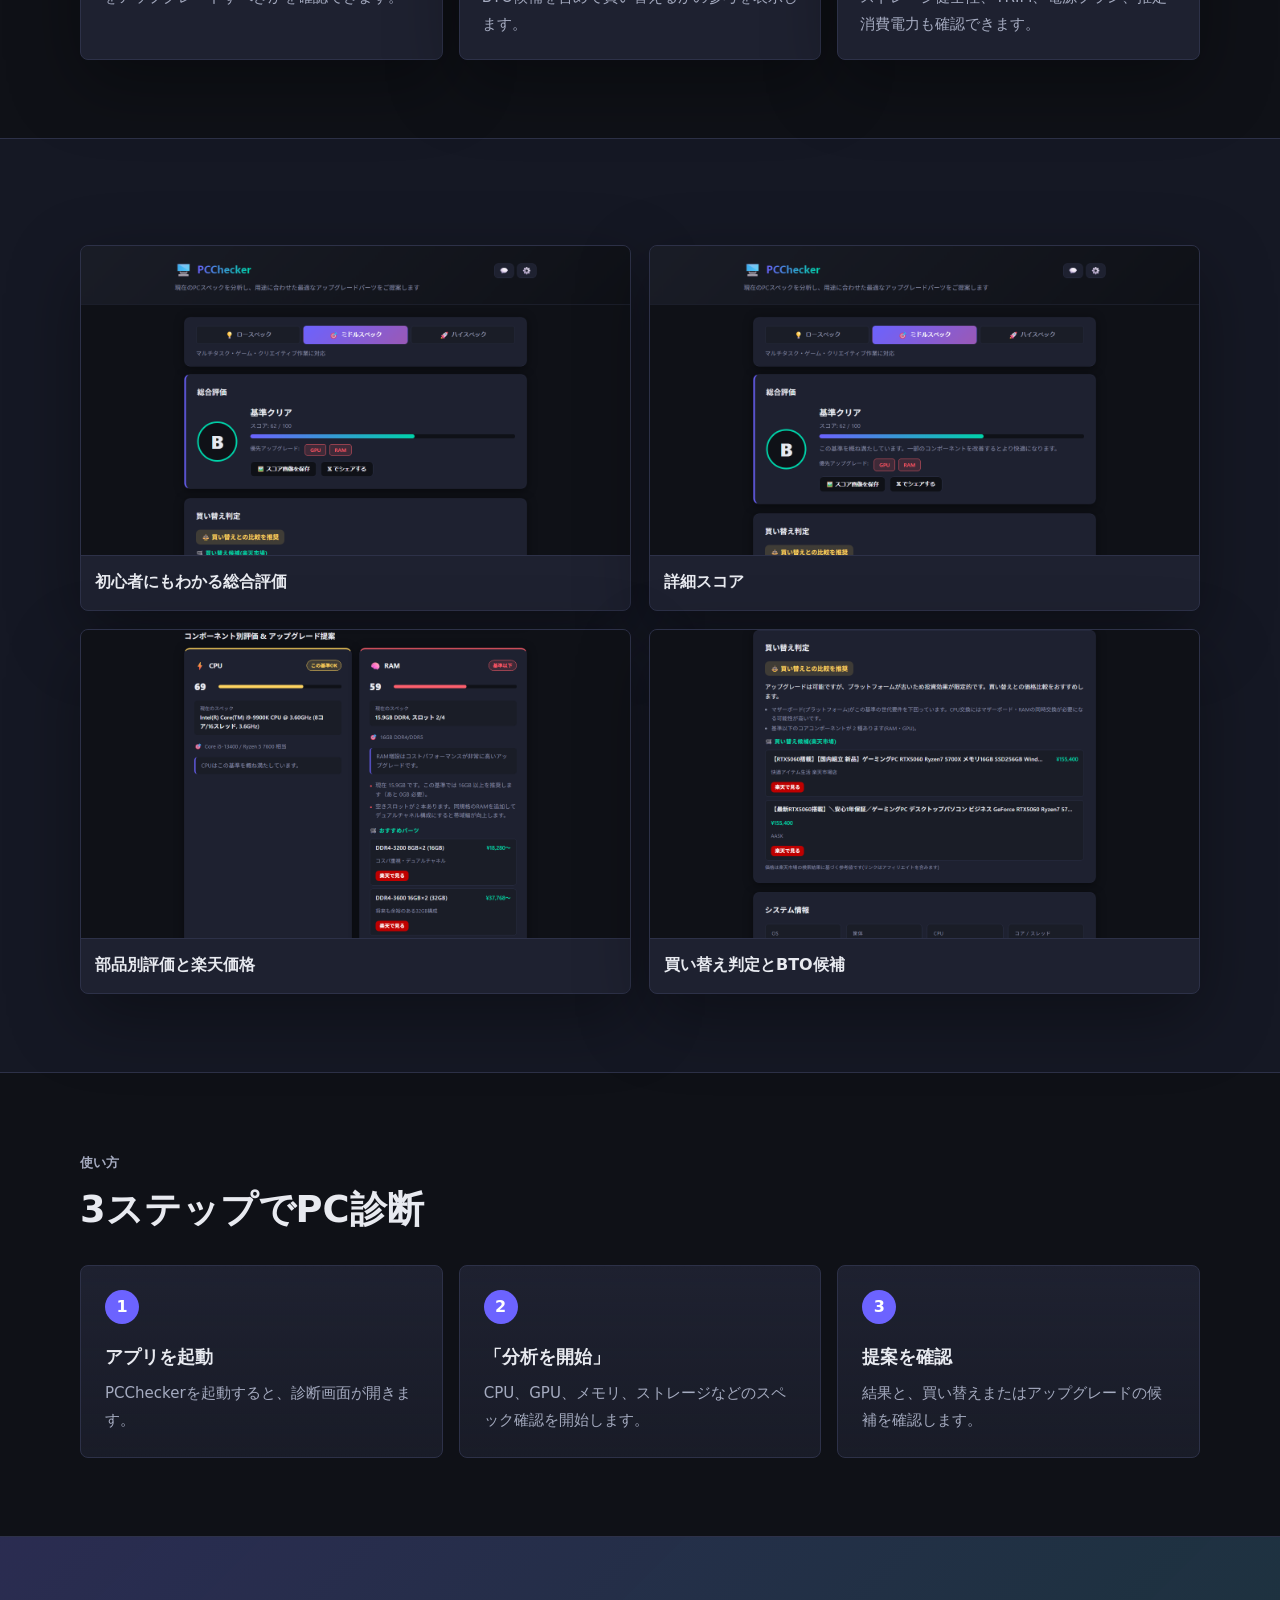
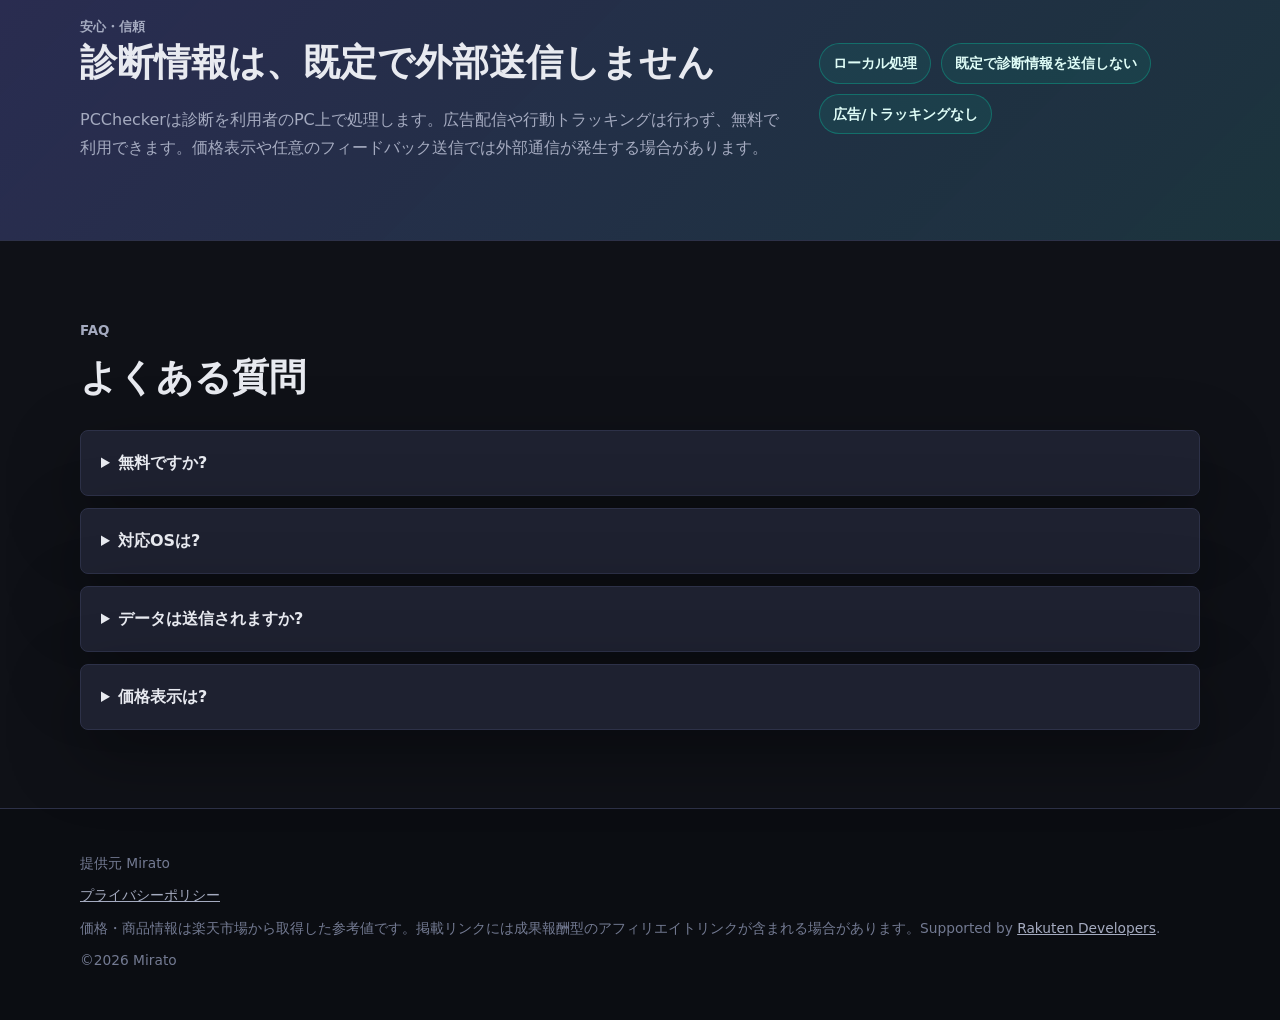
==== commit 02bbb06a: "Simplify LP section headings - Features: drop catchphrase h2, keep "主な機能" as the heading - Screensho" ====
--- a/docs/index.html
+++ b/docs/index.html
@@ -56,8 +56,7 @@
 
     <section id="features" class="section" aria-labelledby="features-title">
       <div class="section-inner">
-        <p class="section-kicker">主な機能</p>
-        <h2 id="features-title">初心者にも、詳しく見たい人にも使いやすく</h2>
+        <p class="section-kicker" id="features-title">主な機能</p>
         <div class="feature-grid">
           <article class="feature-card">
             <h3>PC構成を自動診断</h3>
@@ -87,10 +86,8 @@
       </div>
     </section>
 
-    <section id="screenshots" class="section section-alt" aria-labelledby="screenshots-title">
+    <section id="screenshots" class="section section-alt" aria-label="スクリーンショット">
       <div class="section-inner">
-        <p class="section-kicker">スクリーンショット</p>
-        <h2 id="screenshots-title">結果から候補探しまで、1画面で追いやすく</h2>
         <div class="screenshot-grid">
           <figure class="screenshot">
             <img src="img/screen1.png" alt="初心者にもわかる総合評価画面" loading="lazy" />
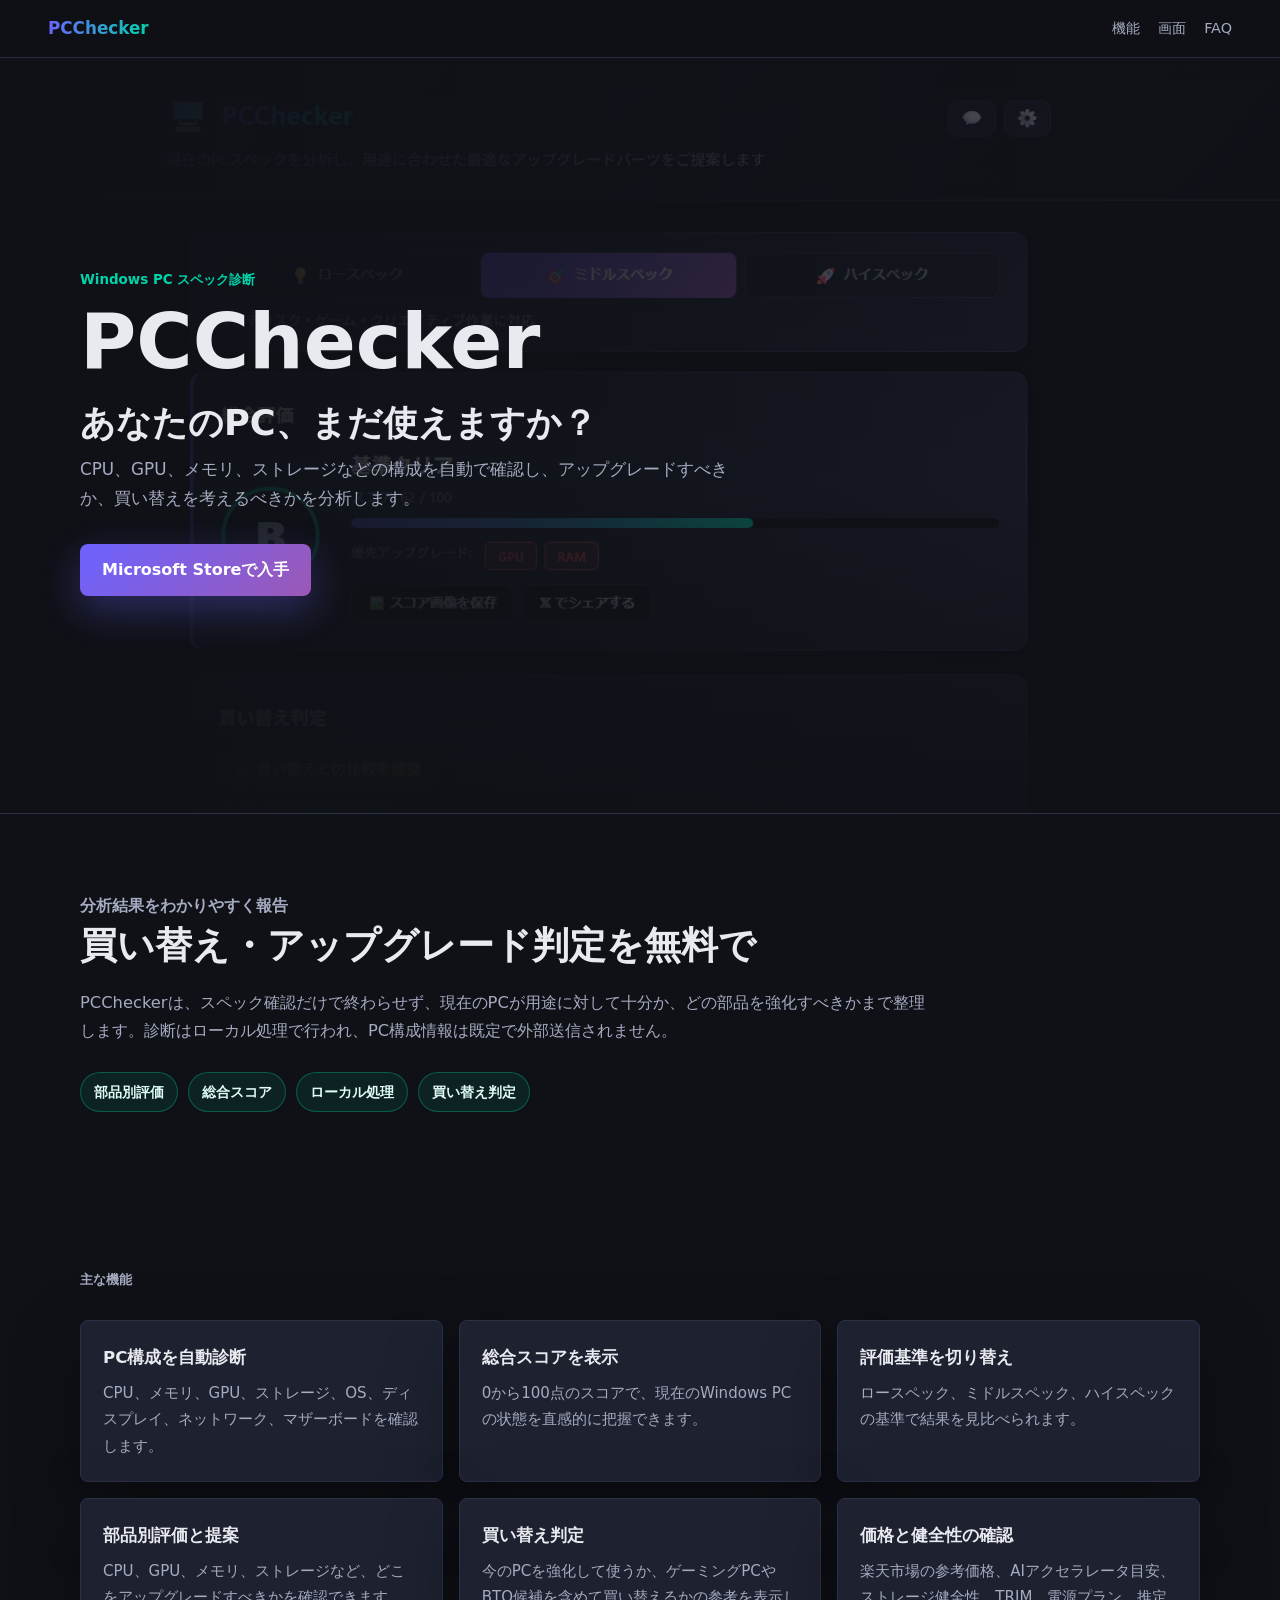
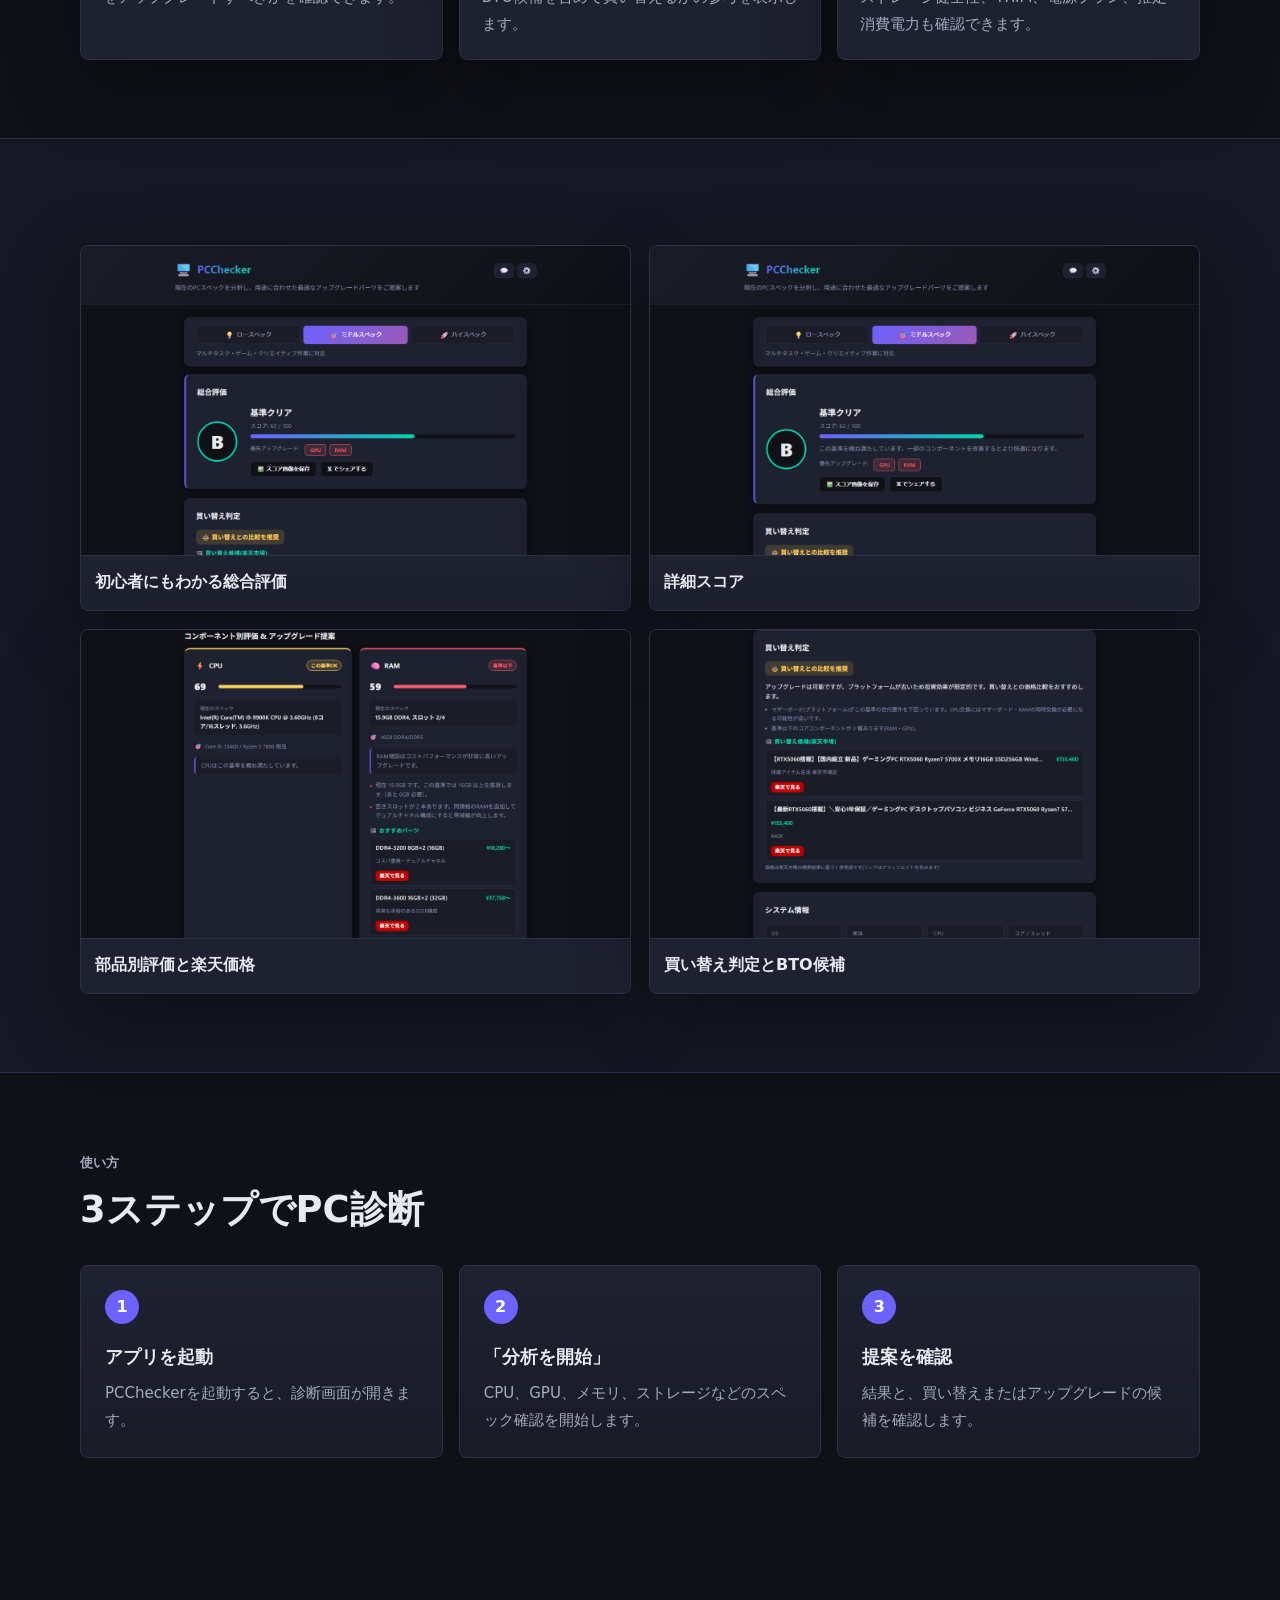
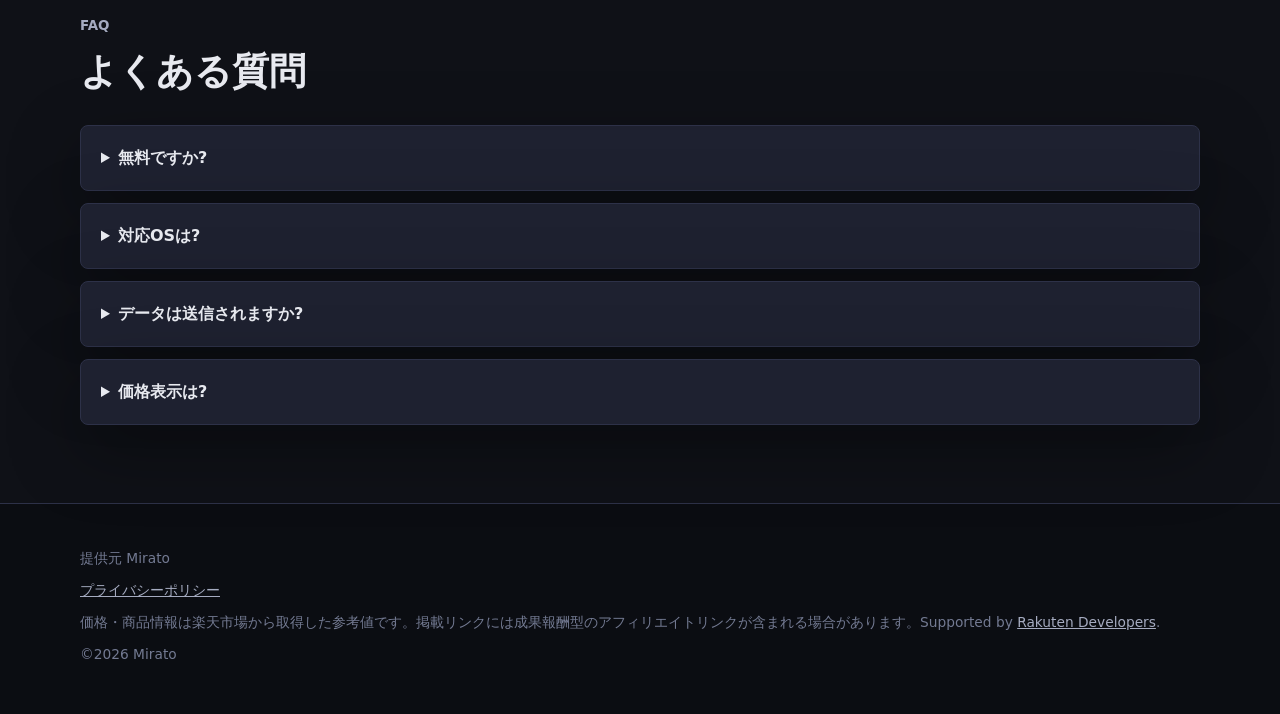
==== commit 9df05f99: "Remove dedicated privacy "trust" section from LP It duplicated the FAQ entry on data handling and re" ====
--- a/docs/index.html
+++ b/docs/index.html
@@ -133,23 +133,6 @@
       </div>
     </section>
 
-    <section class="section trust" aria-labelledby="trust-title">
-      <div class="section-inner trust-inner">
-        <div>
-          <p class="section-kicker">安心・信頼</p>
-          <h2 id="trust-title">診断情報は、既定で外部送信しません</h2>
-          <p>
-            PCCheckerは診断を利用者のPC上で処理します。広告配信や行動トラッキングは行わず、無料で利用できます。価格表示や任意のフィードバック送信では外部通信が発生する場合があります。
-          </p>
-        </div>
-        <ul class="trust-list">
-          <li>ローカル処理</li>
-          <li>既定で診断情報を送信しない</li>
-          <li>広告/トラッキングなし</li>
-        </ul>
-      </div>
-    </section>
-
     <section id="faq" class="section" aria-labelledby="faq-title">
       <div class="section-inner">
         <p class="section-kicker">FAQ</p>
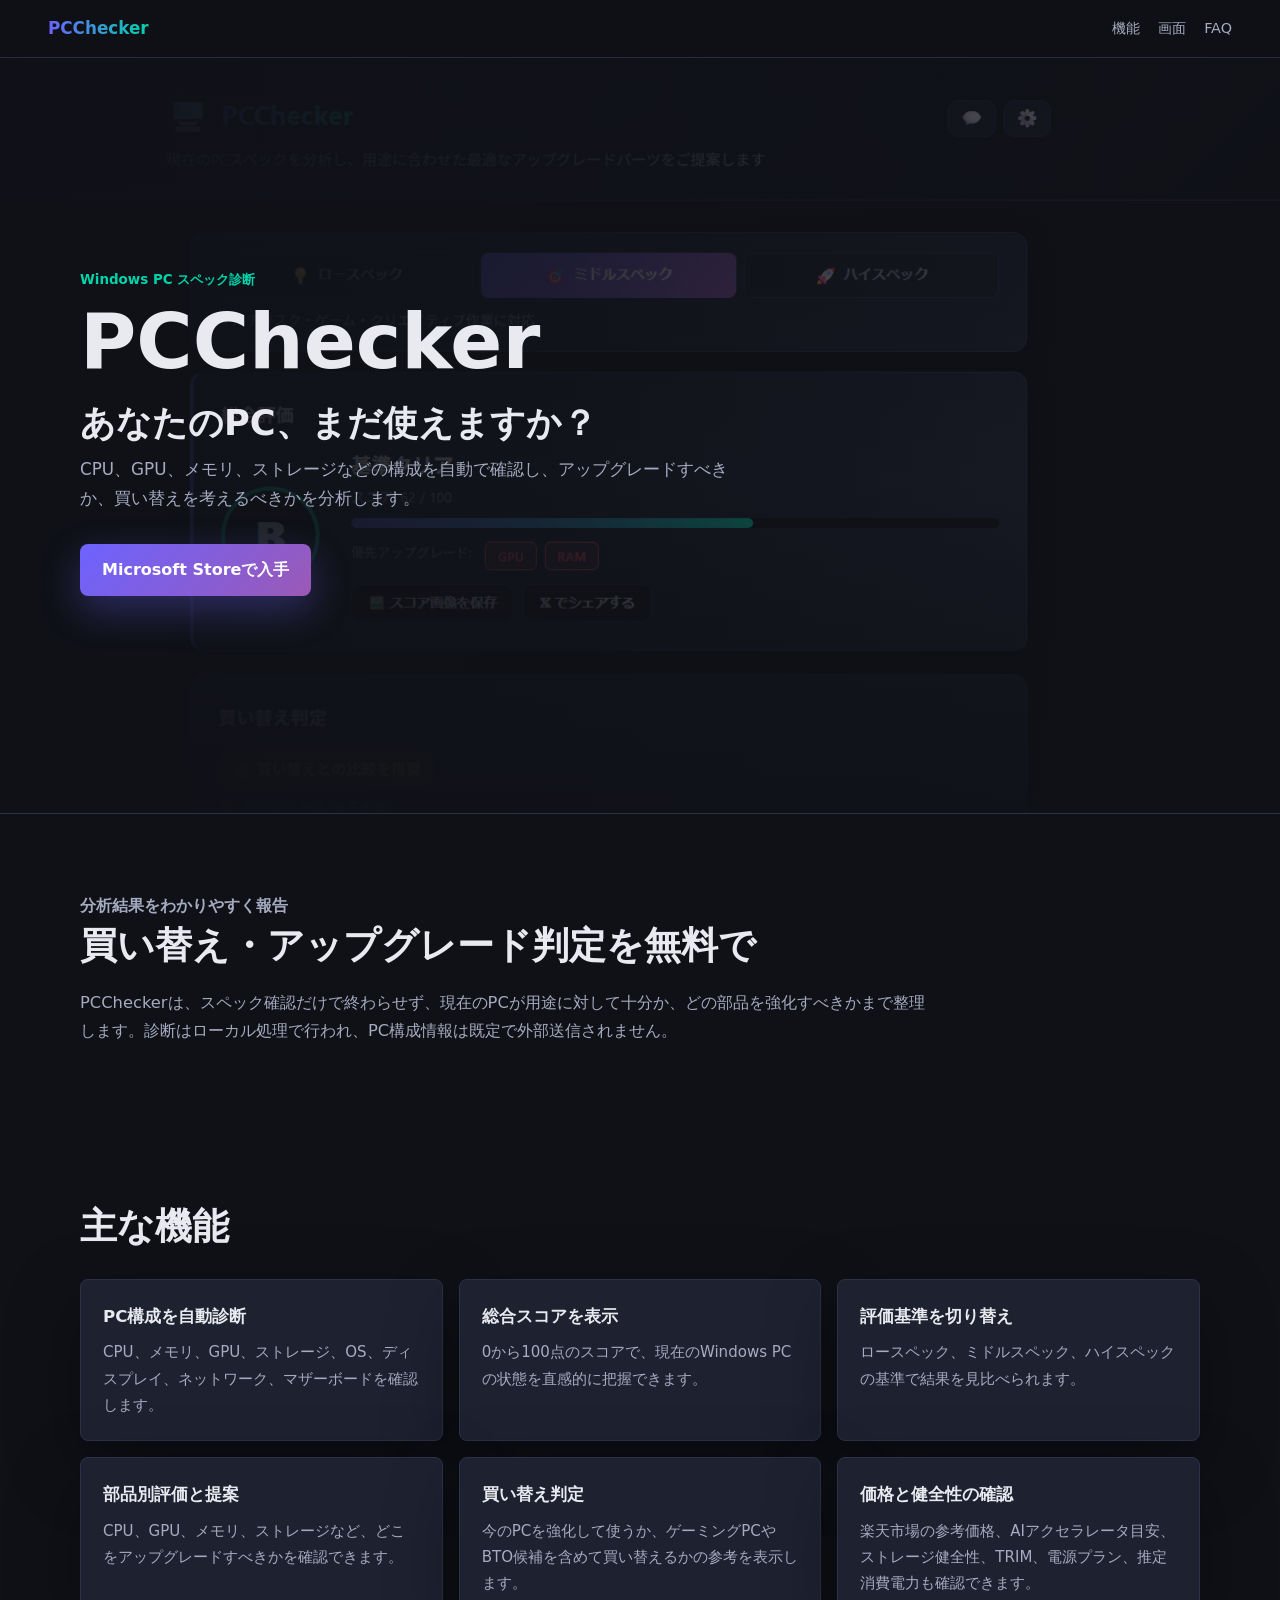
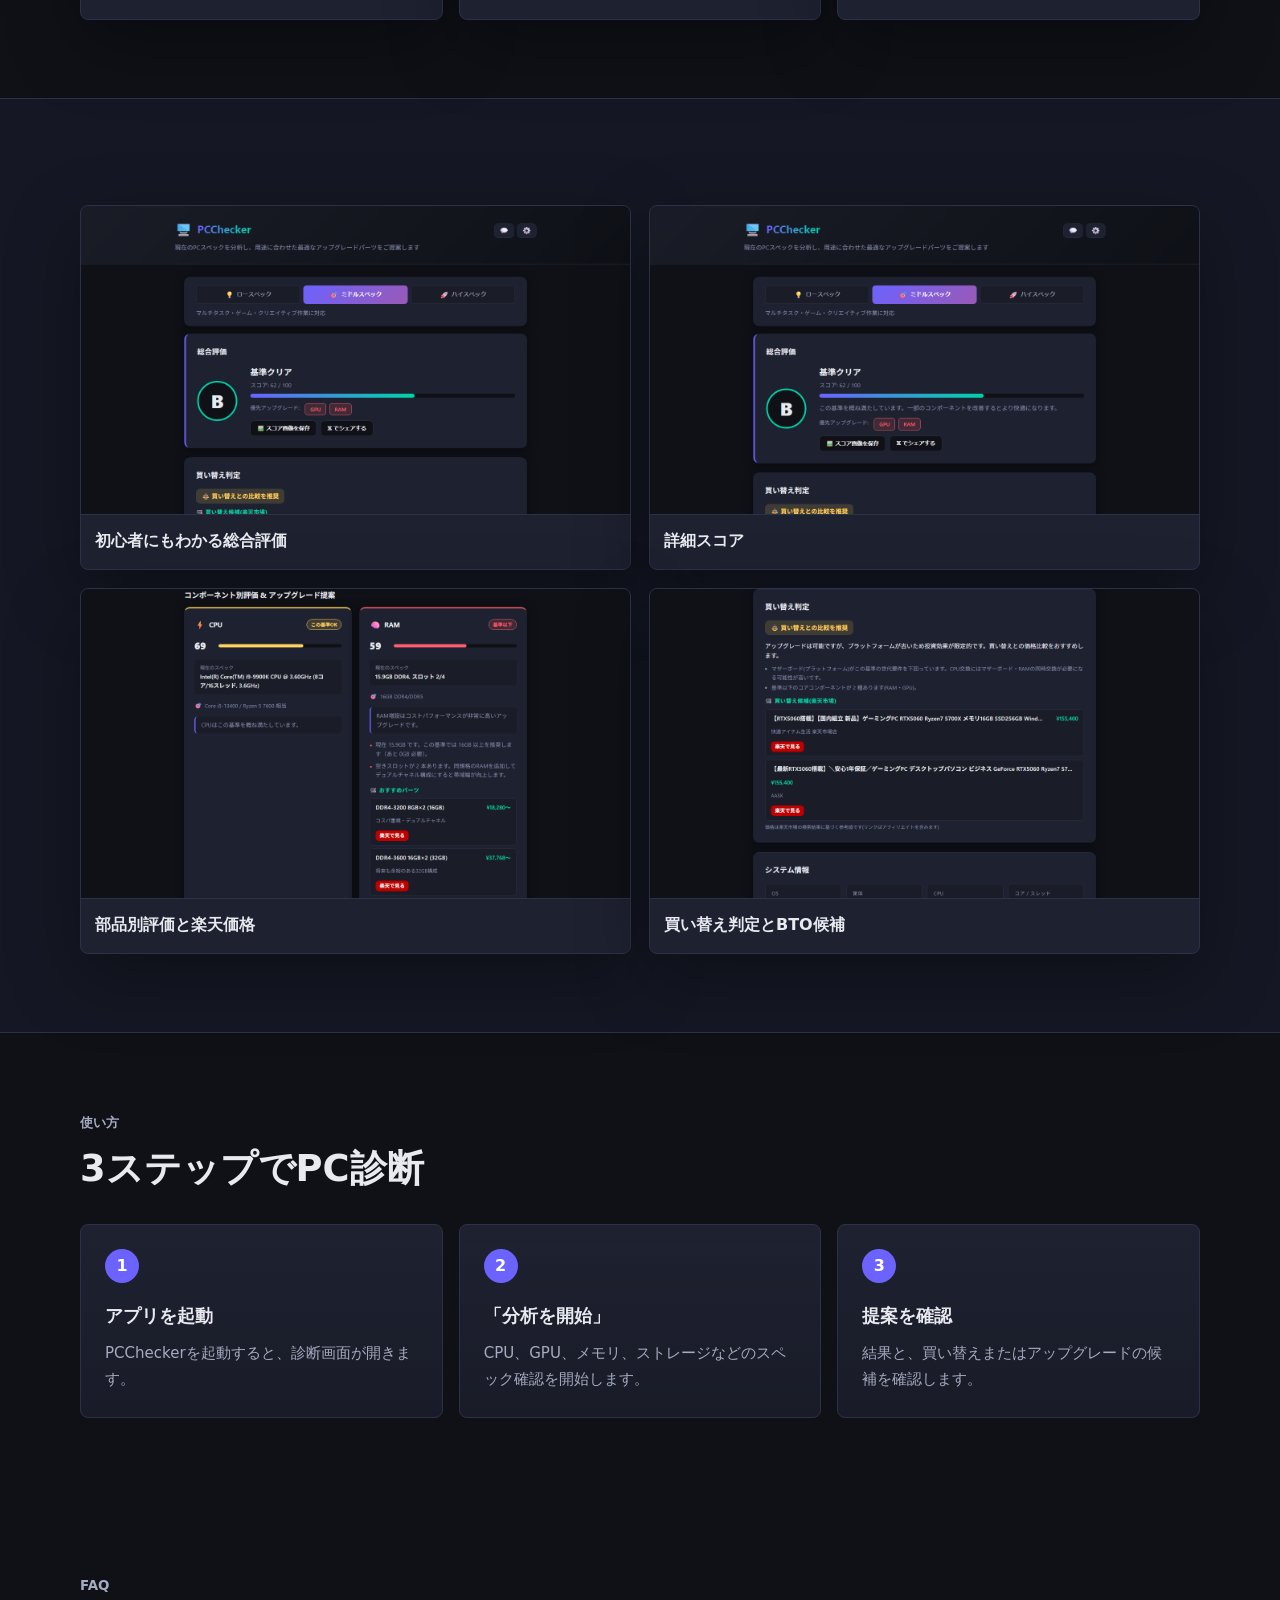
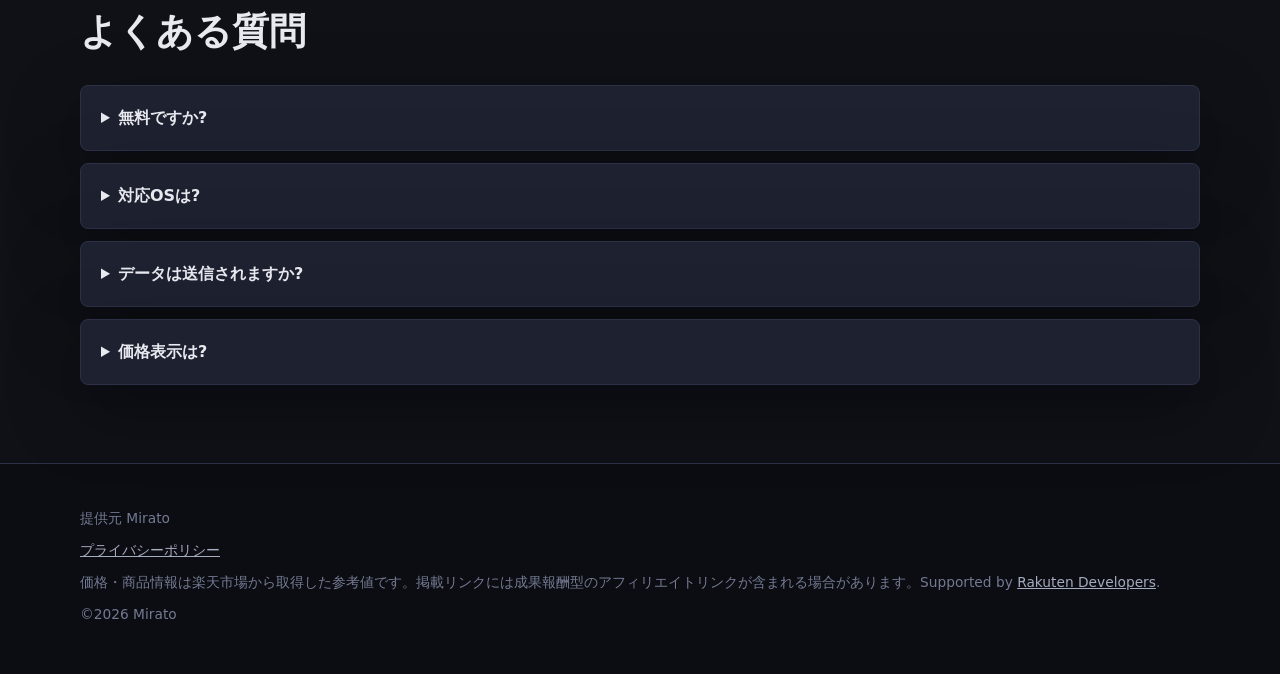
==== commit 17b4af98: "Remove meaningless pill tags and promote 主な機能 to a real heading - Drop the decorative pill row (dupl" ====
--- a/docs/index.html
+++ b/docs/index.html
@@ -45,18 +45,12 @@
         <p>
           PCCheckerは、スペック確認だけで終わらせず、現在のPCが用途に対して十分か、どの部品を強化すべきかまで整理します。診断はローカル処理で行われ、PC構成情報は既定で外部送信されません。
         </p>
-        <div class="pill-row" aria-label="PCCheckerの要点">
-          <span>部品別評価</span>
-          <span>総合スコア</span>
-          <span>ローカル処理</span>
-          <span>買い替え判定</span>
-        </div>
       </div>
     </section>
 
     <section id="features" class="section" aria-labelledby="features-title">
       <div class="section-inner">
-        <p class="section-kicker" id="features-title">主な機能</p>
+        <h2 id="features-title">主な機能</h2>
         <div class="feature-grid">
           <article class="feature-card">
             <h3>PC構成を自動診断</h3>
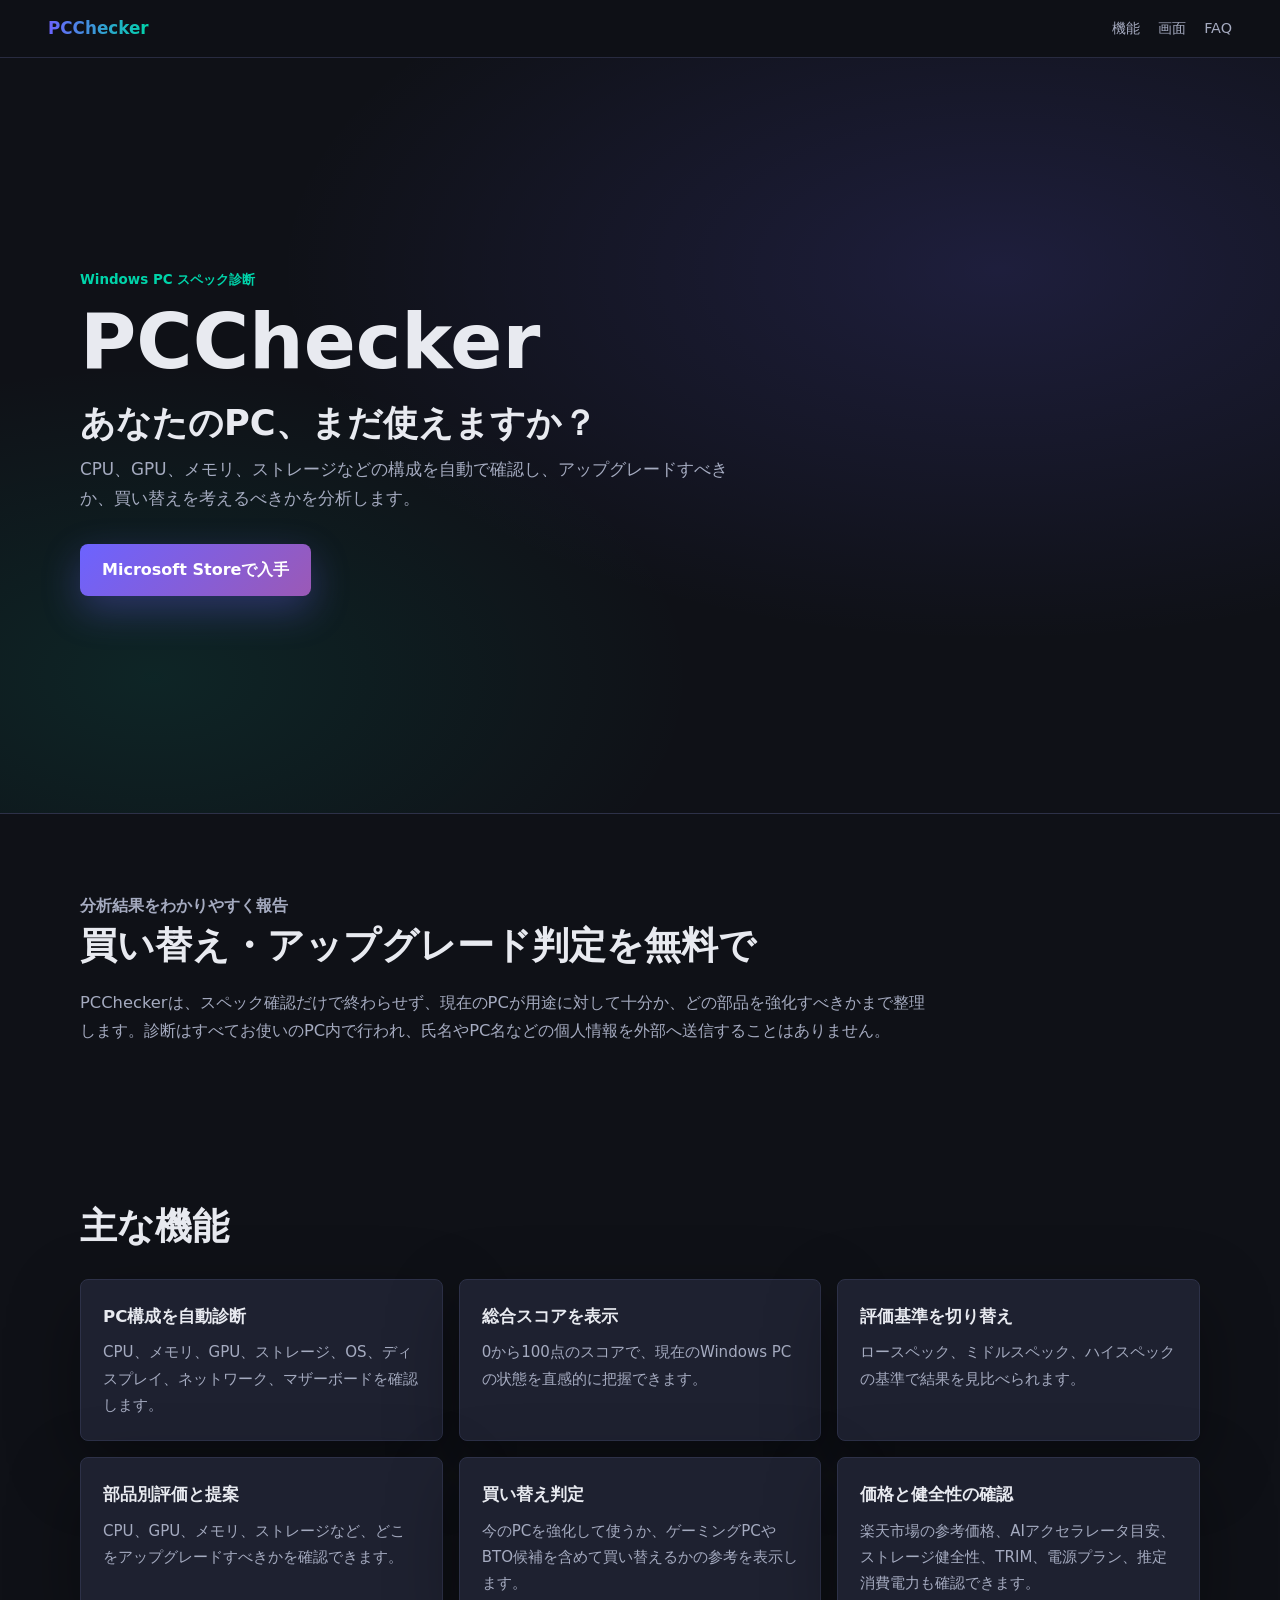
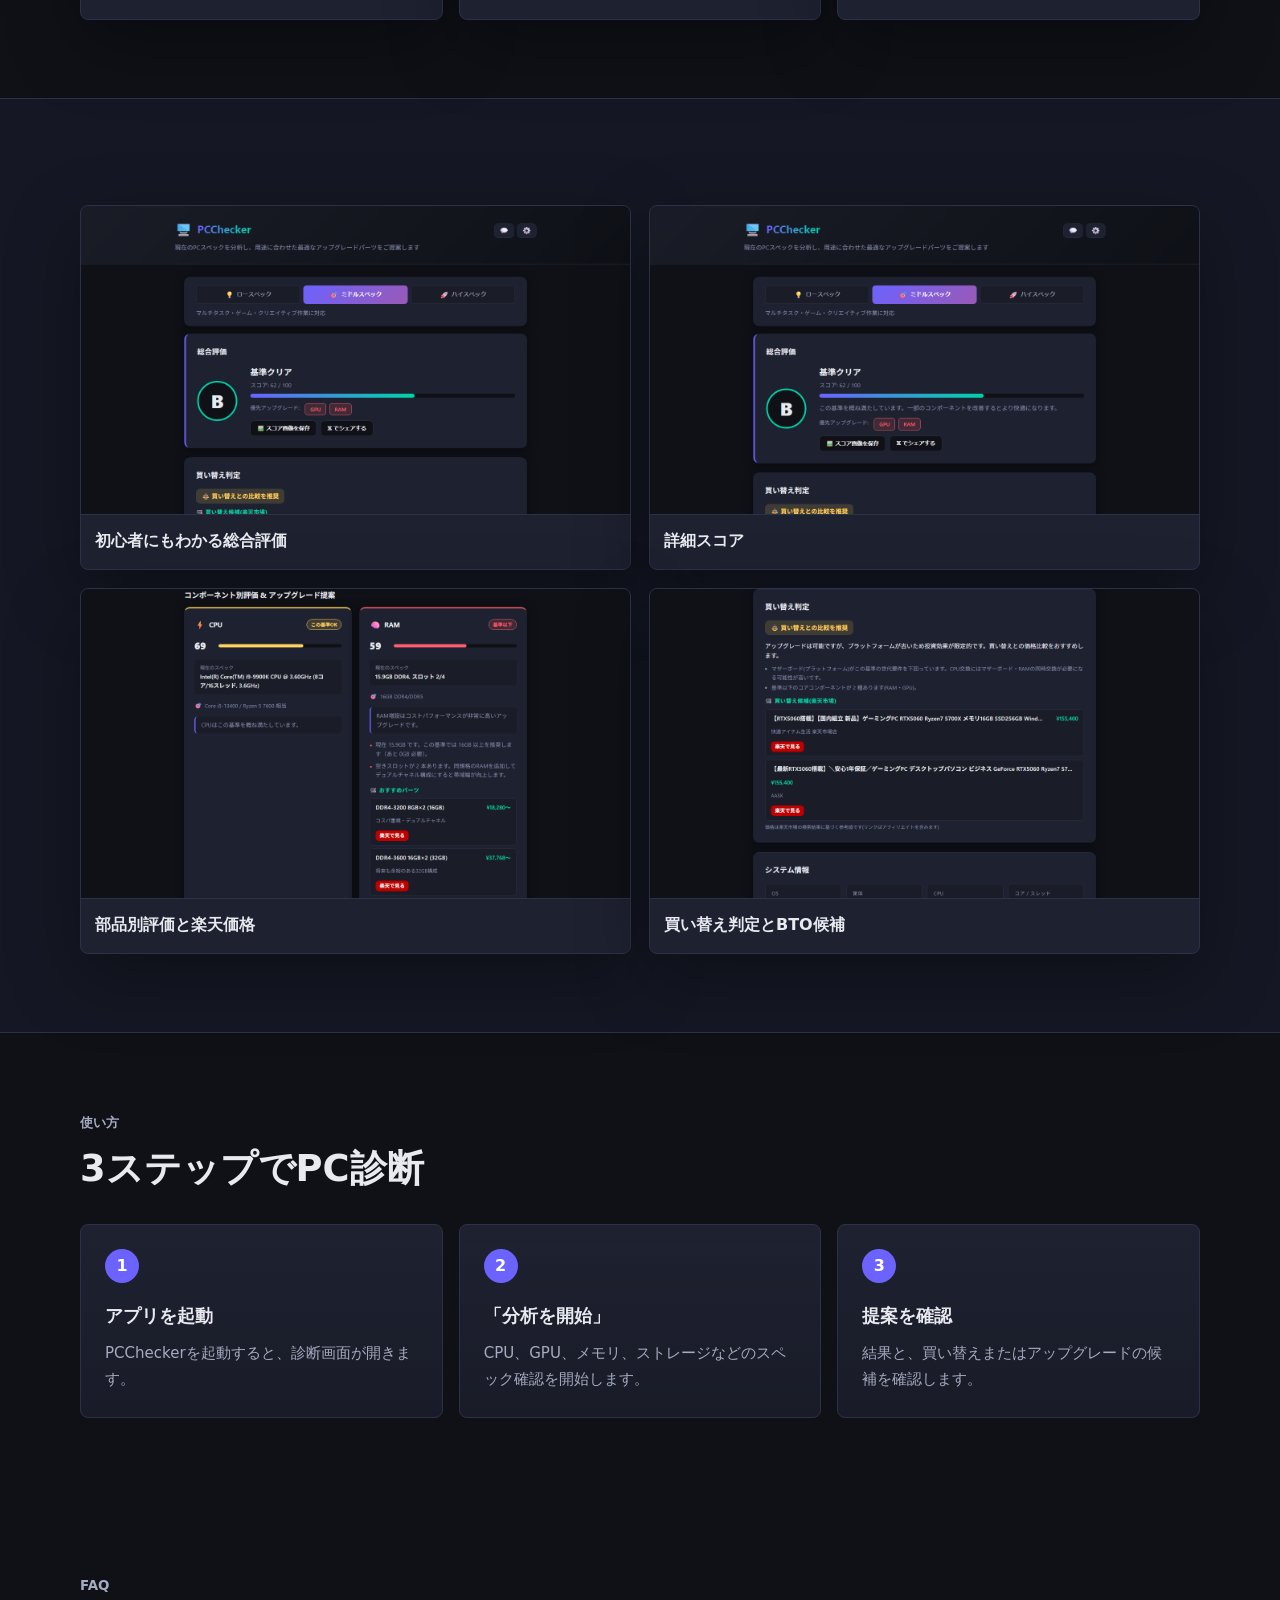
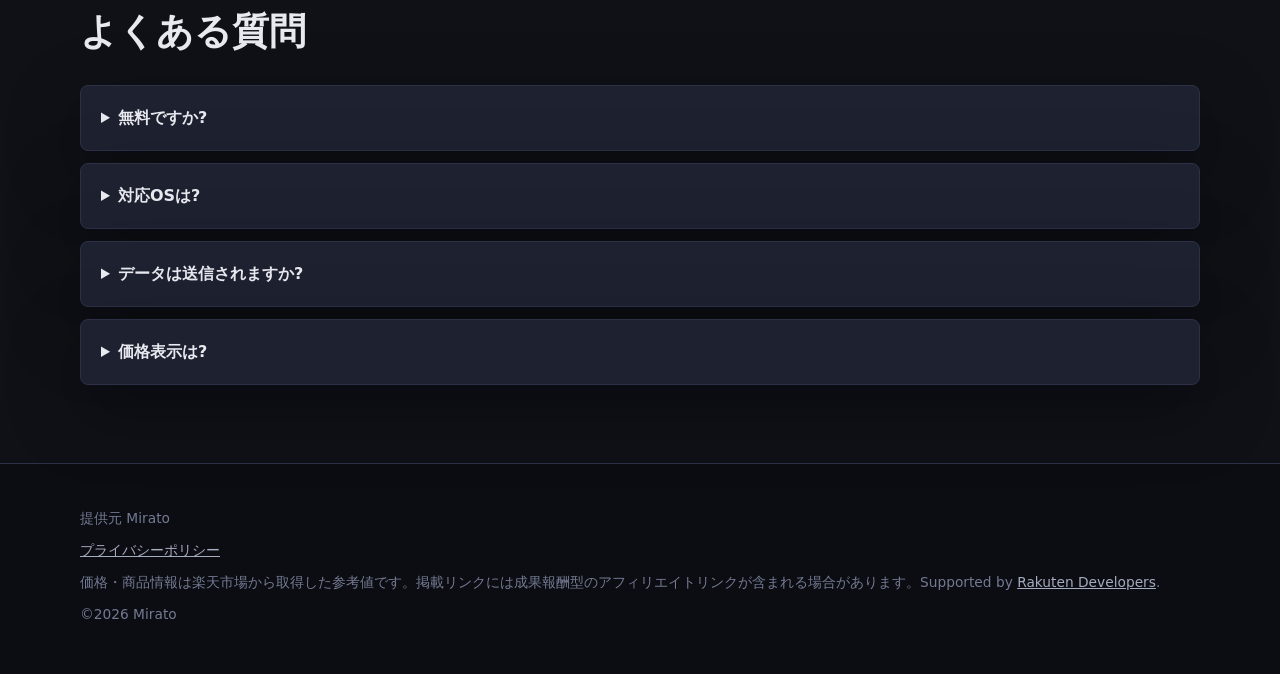
==== commit a064c47e: "Prepare PCChecker 1.0.1 Store update Co-Authored-By: Claude Sonnet 4.6 <noreply@anthropic.com>" ====
--- a/docs/index.html
+++ b/docs/index.html
@@ -6,7 +6,7 @@
   <title>PCChecker｜Windows PCの無料スペック診断・アップグレード/買い替え判定ツール</title>
   <meta name="description" content="PCCheckerはWindows PCのスペックを無料で自動診断し、CPU・GPU・メモリ・ストレージの状態から、アップグレードすべきか買い替えるべきかまで分析するツールです。" />
   <meta property="og:title" content="PCChecker｜Windows PCの無料スペック診断ツール" />
-  <meta property="og:description" content="PCスペックをローカルで分析し、アップグレードや買い替えの判断を支援します。" />
+  <meta property="og:description" content="PCスペックをローカルで分析し、アップグレードや買い替えの判断に役立ちます。" />
   <meta property="og:type" content="website" />
   <meta property="og:image" content="https://dakkusufunta-debug.github.io/PCChecker/img/screen1.png" />
   <meta property="og:url" content="https://dakkusufunta-debug.github.io/PCChecker/" />
@@ -43,7 +43,7 @@
         <p class="section-kicker">分析結果をわかりやすく報告</p>
         <h2 id="summary-title">買い替え・アップグレード判定を無料で</h2>
         <p>
-          PCCheckerは、スペック確認だけで終わらせず、現在のPCが用途に対して十分か、どの部品を強化すべきかまで整理します。診断はローカル処理で行われ、PC構成情報は既定で外部送信されません。
+          PCCheckerは、スペック確認だけで終わらせず、現在のPCが用途に対して十分か、どの部品を強化すべきかまで整理します。診断はすべてお使いのPC内で行われ、氏名やPC名などの個人情報を外部へ送信することはありません。
         </p>
       </div>
     </section>
@@ -142,7 +142,7 @@
           </details>
           <details>
             <summary>データは送信されますか?</summary>
-            <p>診断処理はローカルで行われ、PC構成情報は既定で外部送信されません。フィードバック送信は任意です。</p>
+            <p>診断はすべてお使いのPC内で行われ、氏名やPC名などの個人情報を外部へ送信することはありません。フィードバック送信は任意です。</p>
           </details>
           <details>
             <summary>価格表示は?</summary>
--- a/docs/lp.css
+++ b/docs/lp.css
@@ -90,9 +90,9 @@
   position: absolute;
   inset: 0;
   background:
-    linear-gradient(90deg, rgba(15, 17, 23, 0.96) 0%, rgba(15, 17, 23, 0.82) 42%, rgba(15, 17, 23, 0.36) 100%),
-    linear-gradient(0deg, rgba(15, 17, 23, 0.9), rgba(15, 17, 23, 0.05) 44%, rgba(15, 17, 23, 0.55)),
-    url("img/screen1.png") center right / cover no-repeat;
+    radial-gradient(1200px 620px at 78% 28%, rgba(108, 99, 255, 0.16), transparent 60%),
+    radial-gradient(900px 520px at 12% 82%, rgba(0, 212, 170, 0.10), transparent 60%),
+    var(--bg);
 }
 
 .hero-inner {
@@ -381,12 +381,6 @@
     min-height: auto;
   }
 
-  .hero-bg {
-    background:
-      linear-gradient(180deg, rgba(15, 17, 23, 0.9), rgba(15, 17, 23, 0.98)),
-      url("img/screen1.png") center top / cover no-repeat;
-  }
-
   .hero-inner {
     padding-top: 76px;
   }
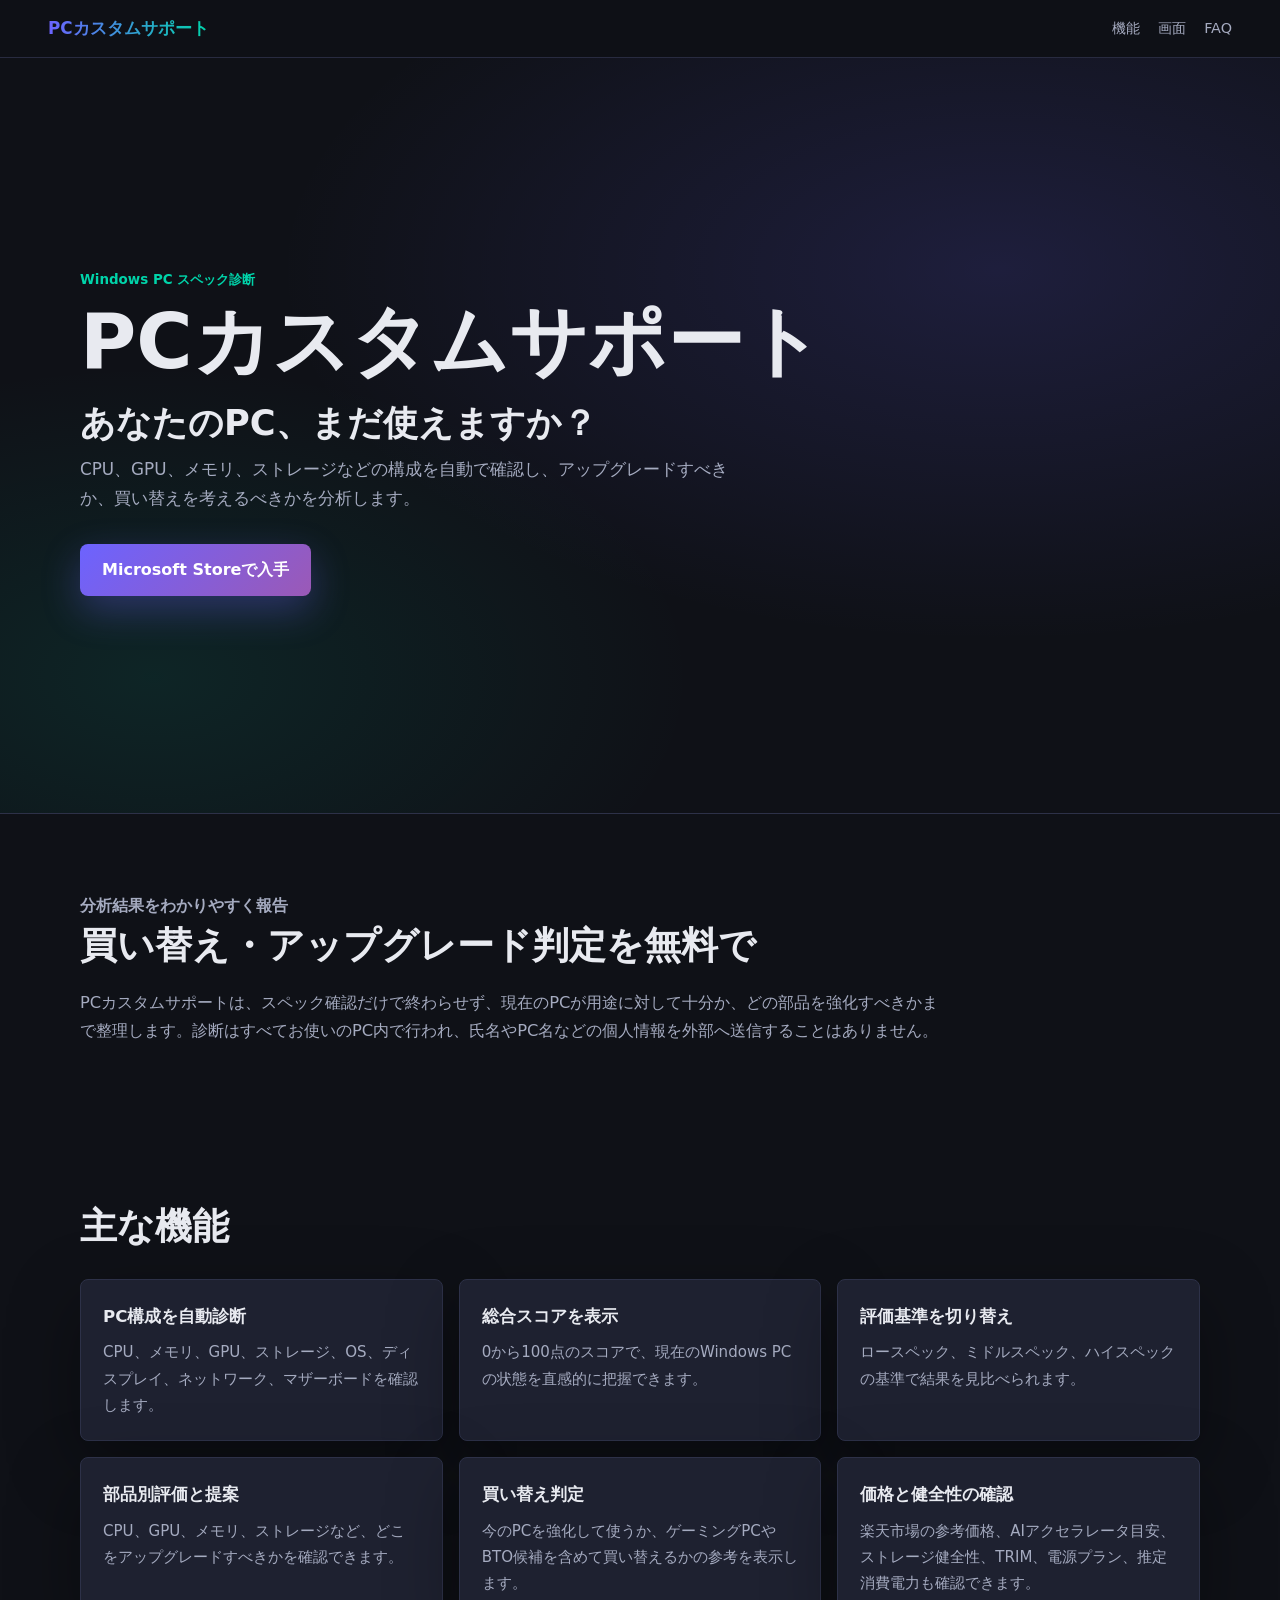
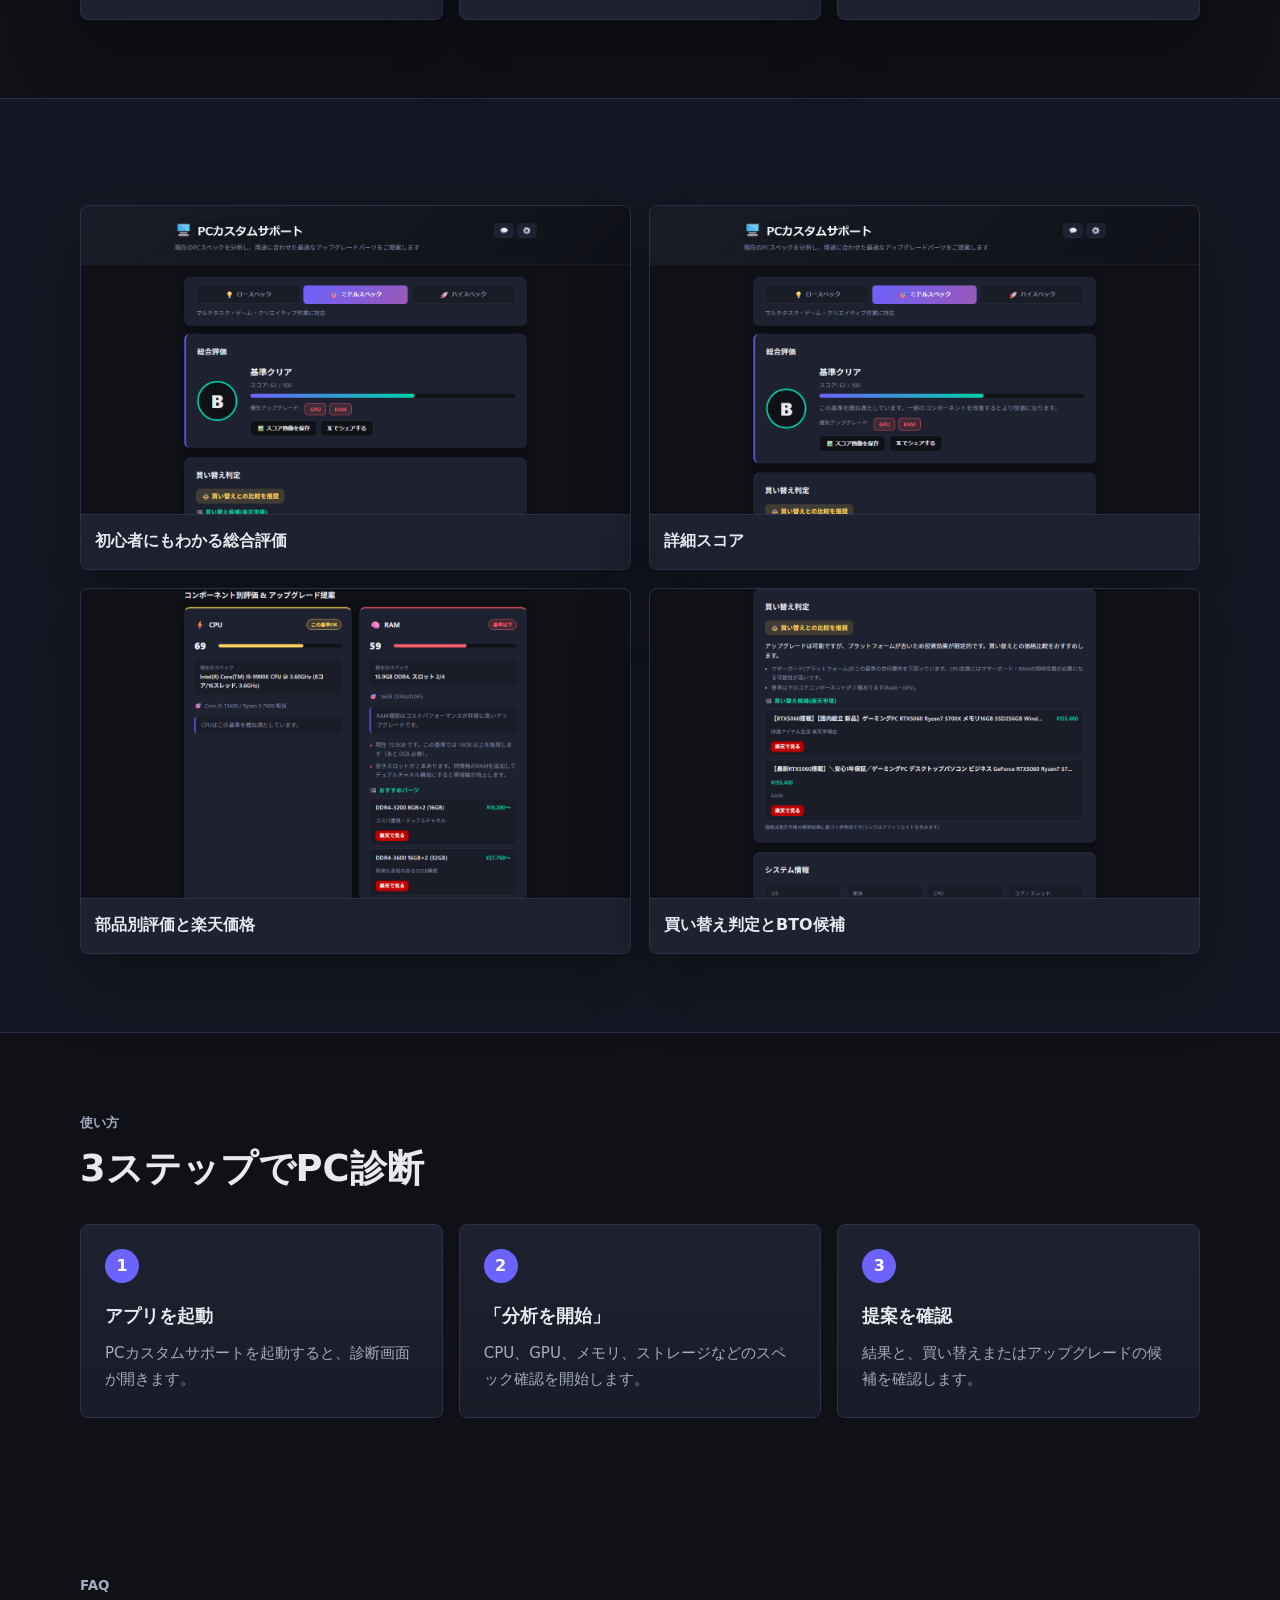
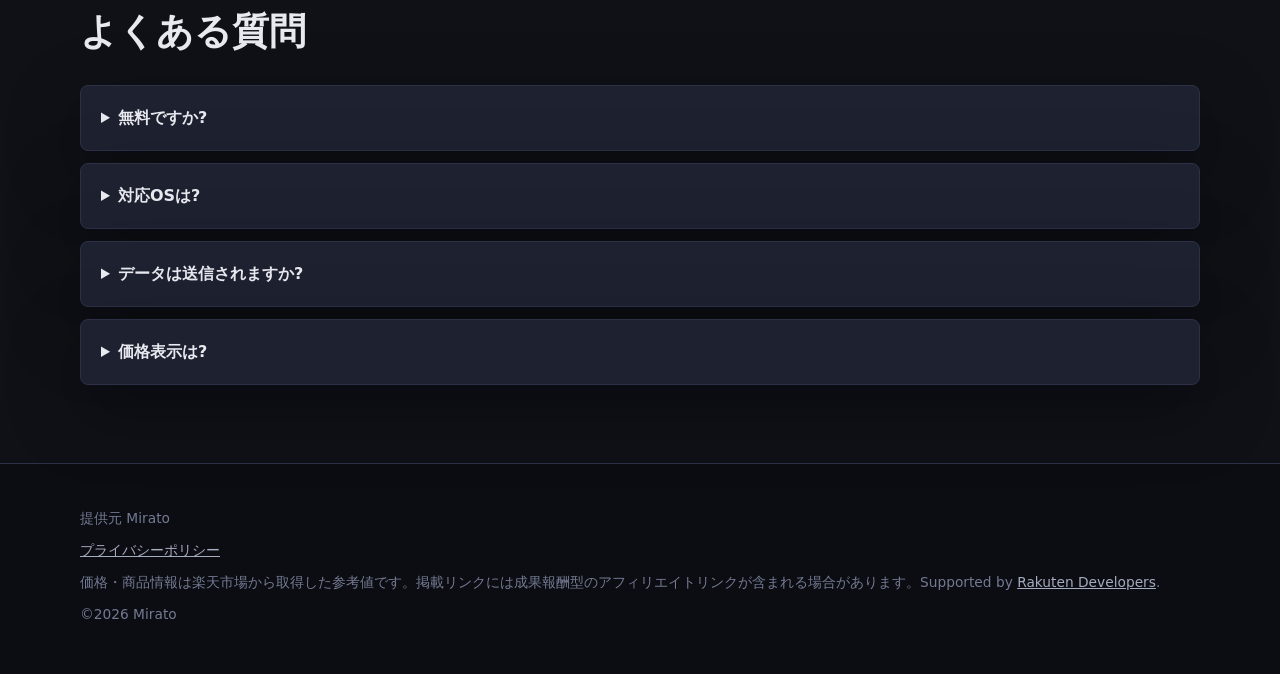
==== commit dc413887: "Prepare PC Custom Support 1.0.2 store release" ====
--- a/docs/index.html
+++ b/docs/index.html
@@ -3,18 +3,18 @@
 <head>
   <meta charset="UTF-8" />
   <meta name="viewport" content="width=device-width, initial-scale=1.0" />
-  <title>PCChecker｜Windows PCの無料スペック診断・アップグレード/買い替え判定ツール</title>
-  <meta name="description" content="PCCheckerはWindows PCのスペックを無料で自動診断し、CPU・GPU・メモリ・ストレージの状態から、アップグレードすべきか買い替えるべきかまで分析するツールです。" />
-  <meta property="og:title" content="PCChecker｜Windows PCの無料スペック診断ツール" />
+  <title>PCカスタムサポート｜Windows PCの無料スペック診断・アップグレード/買い替え判定ツール</title>
+  <meta name="description" content="PCカスタムサポートはWindows PCのスペックを無料で自動診断し、CPU・GPU・メモリ・ストレージの状態から、アップグレードすべきか買い替えるべきかまで分析するツールです。" />
+  <meta property="og:title" content="PCカスタムサポート｜Windows PCの無料スペック診断ツール" />
   <meta property="og:description" content="PCスペックをローカルで分析し、アップグレードや買い替えの判断に役立ちます。" />
   <meta property="og:type" content="website" />
-  <meta property="og:image" content="https://dakkusufunta-debug.github.io/PCChecker/img/screen1.png" />
-  <meta property="og:url" content="https://dakkusufunta-debug.github.io/PCChecker/" />
+  <meta property="og:image" content="https://dakkusufunta-debug.github.io/PCCustomSupport/img/screen1.png" />
+  <meta property="og:url" content="https://dakkusufunta-debug.github.io/PCCustomSupport/" />
   <link rel="stylesheet" href="lp.css" />
 </head>
 <body>
   <header class="site-header">
-    <a class="brand" href="#top" aria-label="PCChecker トップへ">PCChecker</a>
+    <a class="brand" href="#top" aria-label="PCカスタムサポート トップへ">PCカスタムサポート</a>
     <nav class="nav" aria-label="ページ内ナビゲーション">
       <a href="#features">機能</a>
       <a href="#screenshots">画面</a>
@@ -27,7 +27,7 @@
       <div class="hero-bg" aria-hidden="true"></div>
       <div class="hero-inner">
         <p class="eyebrow">Windows PC スペック診断</p>
-        <h1 id="hero-title">PCChecker</h1>
+        <h1 id="hero-title">PCカスタムサポート</h1>
         <p class="hero-copy">あなたのPC、まだ使えますか？</p>
         <p class="hero-text">
           CPU、GPU、メモリ、ストレージなどの構成を自動で確認し、アップグレードすべきか、買い替えを考えるべきかを分析します。
@@ -43,7 +43,7 @@
         <p class="section-kicker">分析結果をわかりやすく報告</p>
         <h2 id="summary-title">買い替え・アップグレード判定を無料で</h2>
         <p>
-          PCCheckerは、スペック確認だけで終わらせず、現在のPCが用途に対して十分か、どの部品を強化すべきかまで整理します。診断はすべてお使いのPC内で行われ、氏名やPC名などの個人情報を外部へ送信することはありません。
+          PCカスタムサポートは、スペック確認だけで終わらせず、現在のPCが用途に対して十分か、どの部品を強化すべきかまで整理します。診断はすべてお使いのPC内で行われ、氏名やPC名などの個人情報を外部へ送信することはありません。
         </p>
       </div>
     </section>
@@ -111,7 +111,7 @@
           <li>
             <span>1</span>
             <strong>アプリを起動</strong>
-            <p>PCCheckerを起動すると、診断画面が開きます。</p>
+            <p>PCカスタムサポートを起動すると、診断画面が開きます。</p>
           </li>
           <li>
             <span>2</span>
